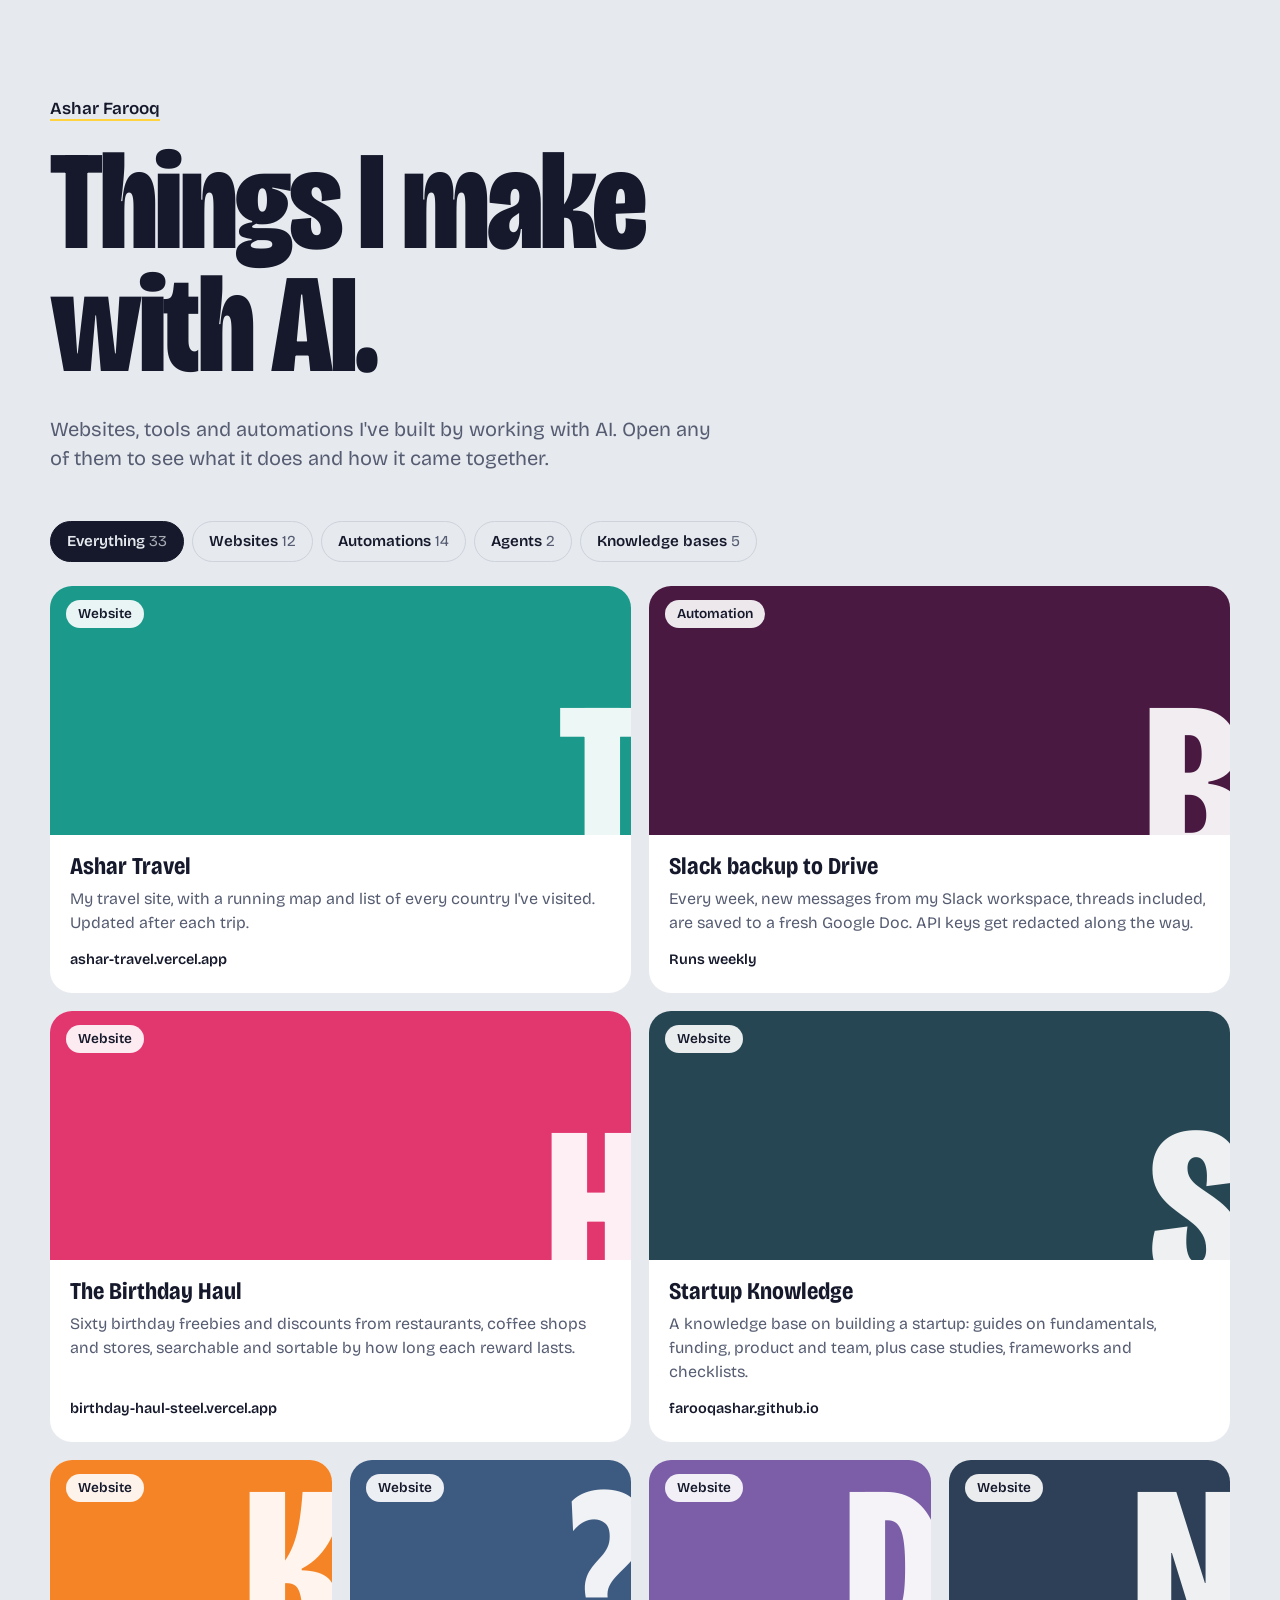
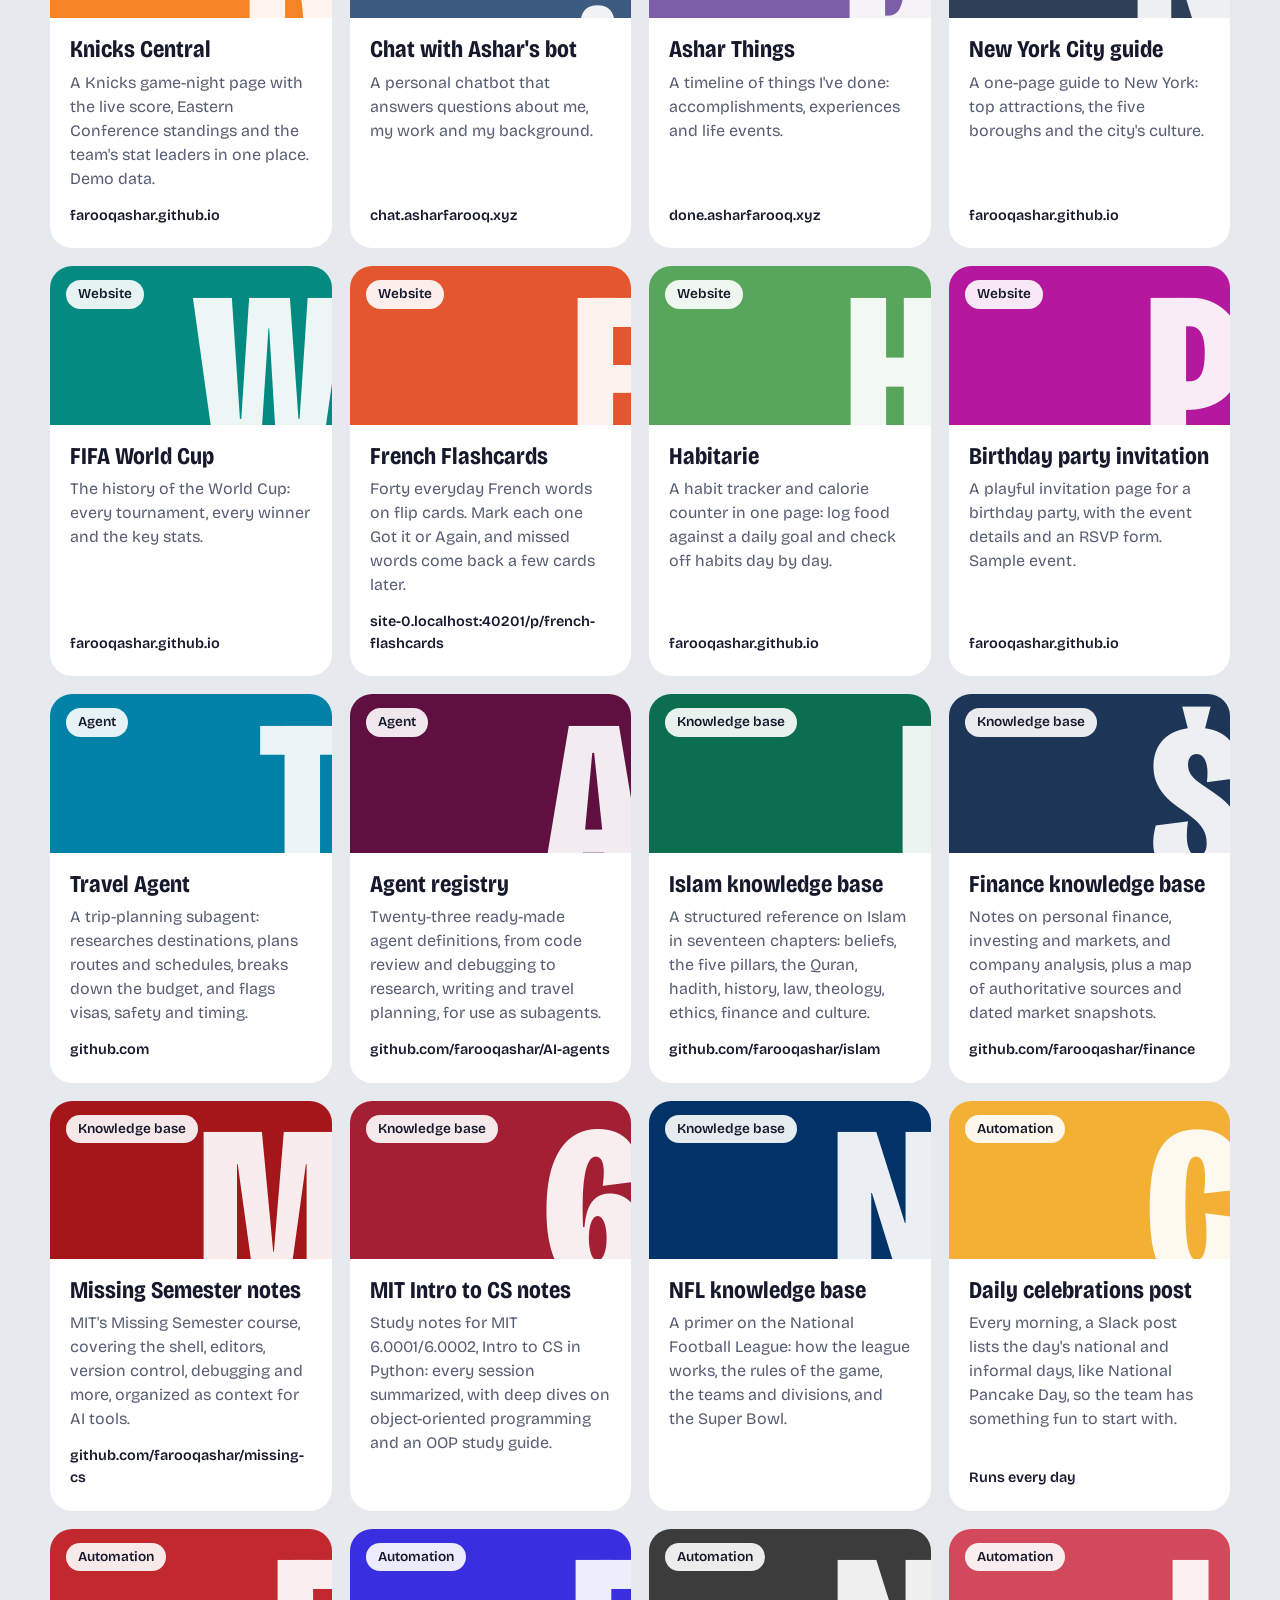
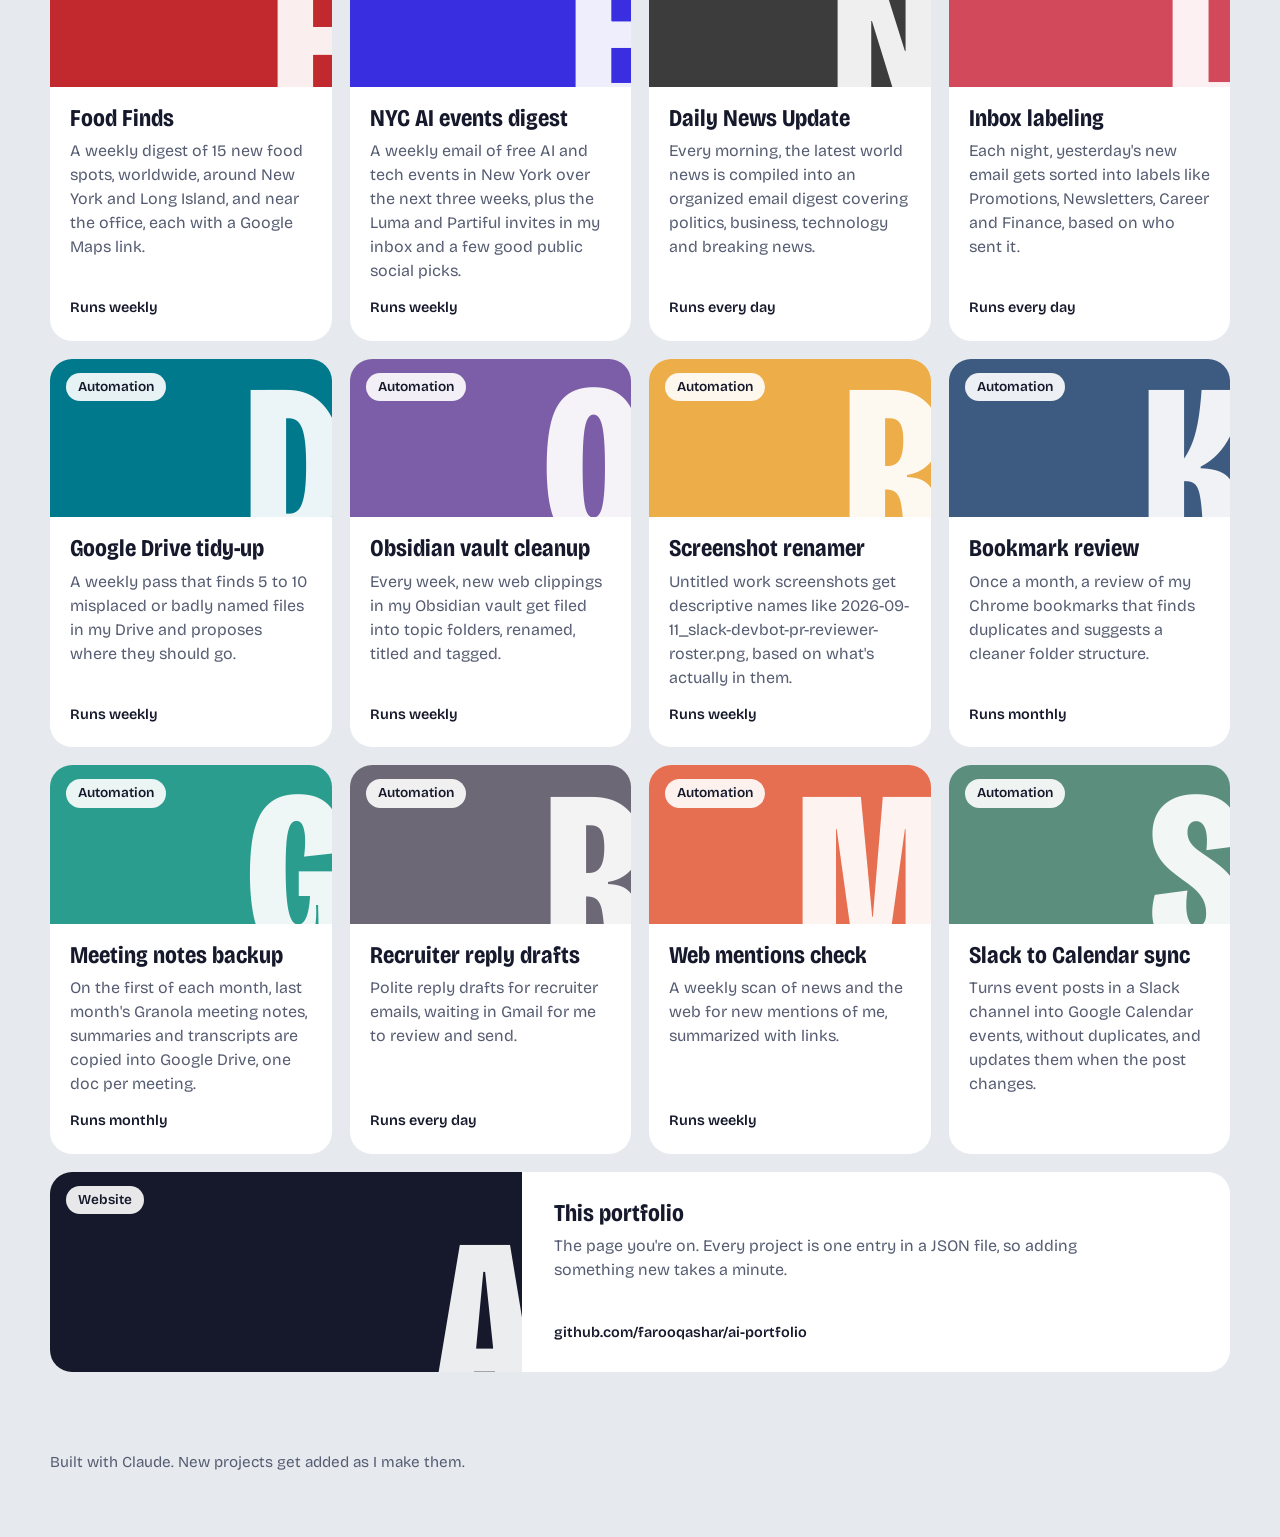
==== index.html @ b53a84a9 "Add Agents category with the Travel Agent and agent registry Co-Authored-By: Claude Opus 5.5 <norepl" ====
<!doctype html>
<html lang="en">
<head>
  <meta charset="utf-8">
  <meta name="viewport" content="width=device-width, initial-scale=1">
  <title>Made with AI by Ashar Farooq</title>
  <meta name="description" content="Websites, agents, knowledge bases and automations Ashar Farooq has built with AI.">
  <link rel="preconnect" href="https://fonts.googleapis.com">
  <link rel="preconnect" href="https://fonts.gstatic.com" crossorigin>
  <link href="https://fonts.googleapis.com/css2?family=Bricolage+Grotesque:opsz,wdth,wght@12..96,75..100,300..800&display=swap" rel="stylesheet">
  <link rel="stylesheet" href="styles.css">
  <link rel="icon" href="data:image/svg+xml,%3Csvg xmlns='http://www.w3.org/2000/svg' viewBox='0 0 64 64'%3E%3Crect width='64' height='64' rx='14' fill='%233A2FE0'/%3E%3Ctext x='32' y='45' font-family='Arial' font-weight='700' font-size='36' text-anchor='middle' fill='%23FFD23F'%3EA%3C/text%3E%3C/svg%3E">
</head>
<body>
  <header class="intro">
    <p class="byline"><a href="https://ashar.vercel.app">Ashar Farooq</a></p>
    <h1 class="headline">Things I make<br>with AI.</h1>
    <p class="lede">Websites, tools and automations I've built by working with AI. Open any of them to see what it does and how it came together.</p>
  </header>

  <main>
    <nav class="filters" aria-label="Filter projects">
      <div role="group" id="filter-group"></div>
    </nav>

    <ul class="grid" id="grid" aria-live="polite"></ul>
    <p class="empty" id="empty" hidden>Nothing here yet. Pick another filter to see more projects.</p>
  </main>

  <footer class="foot">
    <p>Built with Claude. New projects get added as I make them.</p>
  </footer>

  <dialog id="detail" aria-labelledby="detail-title">
    <article class="detail">
      <div class="detail-cover" id="detail-cover" aria-hidden="true"></div>
      <div class="detail-body">
        <p class="detail-meta" id="detail-meta"></p>
        <h2 id="detail-title"></h2>
        <p id="detail-summary" class="detail-summary"></p>
        <h3>How it's built</h3>
        <p id="detail-notes"></p>
        <ul class="tools" id="detail-tools"></ul>
        <div class="detail-actions" id="detail-actions"></div>
      </div>
      <button class="close" id="detail-close" aria-label="Close">×</button>
    </article>
  </dialog>

  <script src="app.js"></script>
</body>
</html>
---- styles.css ----
:root {
  --fog: #E6E9EE;
  --paper: #FFFFFF;
  --ink: #15192B;
  --muted: #565D72;
  --ultra: #3A2FE0;
  --sun: #FFD23F;
  --line: #CDD2DB;
  --radius-lg: 22px;
  --radius-sm: 999px;
  --font: "Bricolage Grotesque", system-ui, sans-serif;
}
@media (prefers-color-scheme: dark) {
  :root:not([data-theme="light"]) {
    --fog: #14172A;
    --paper: #1E2238;
    --ink: #EDEFF5;
    --muted: #A3A9BD;
    --line: #333954;
  }
}
:root[data-theme="dark"] {
  --fog: #14172A; --paper: #1E2238; --ink: #EDEFF5; --muted: #A3A9BD; --line: #333954;
}

* { box-sizing: border-box; }
html { -webkit-text-size-adjust: 100%; }
body {
  margin: 0;
  background: var(--fog);
  color: var(--ink);
  font-family: var(--font);
  font-size: 1.0625rem;
  line-height: 1.5;
  font-variation-settings: "opsz" 14;
}
a { color: inherit; }
:focus-visible { outline: 3px solid var(--ultra); outline-offset: 3px; border-radius: 6px; }

.intro, main, .foot {
  width: min(1180px, 100% - 32px);
  margin-inline: auto;
}

/* Hero: the type is the design */
.intro { padding: clamp(40px, 8vw, 96px) 0 clamp(28px, 4vw, 48px); }
.byline { margin: 0 0 18px; font-weight: 600; }
.byline a { text-decoration: none; border-bottom: 2px solid var(--sun); }
.headline {
  margin: 0;
  font-size: clamp(3.2rem, 11vw, 9.5rem);
  line-height: 0.88;
  font-weight: 800;
  font-variation-settings: "opsz" 96, "wdth" 75;
  letter-spacing: -0.02em;
}
.lede {
  max-width: 34em;
  margin: 28px 0 0;
  font-size: 1.25rem;
  line-height: 1.45;
  color: var(--muted);
}

/* Filters */
.filters { margin-bottom: 24px; }
#filter-group { display: flex; flex-wrap: wrap; gap: 8px; }
.chip {
  font: inherit;
  font-weight: 600;
  font-size: 0.95rem;
  padding: 8px 16px;
  border-radius: var(--radius-sm);
  border: 1.5px solid var(--line);
  background: transparent;
  color: var(--ink);
  cursor: pointer;
}
.chip .count { color: var(--muted); font-weight: 400; margin-left: 4px; }
.chip[aria-pressed="true"] { background: var(--ink); color: var(--fog); border-color: var(--ink); }
.chip[aria-pressed="true"] .count { color: inherit; opacity: .7; }

/* Grid */
.grid {
  list-style: none;
  margin: 0;
  padding: 0;
  display: grid;
  grid-template-columns: repeat(auto-fill, minmax(260px, 1fr));
  grid-auto-flow: row dense;
  gap: 18px;
}
.grid > li.featured { grid-column: span 2; }
@media (max-width: 620px) { .grid > li.featured { grid-column: auto; } }

.card {
  all: unset;
  box-sizing: border-box;
  display: flex;
  flex-direction: column;
  width: 100%;
  height: 100%;
  background: var(--paper);
  border-radius: var(--radius-lg);
  overflow: hidden;
  cursor: pointer;
}
.card:focus-visible { outline: 3px solid var(--ultra); outline-offset: 3px; }

/* Cover: each project's own color and letter */
.cover {
  position: relative;
  aspect-ratio: 16 / 9;
  background: var(--c);
  overflow: hidden;
}
.featured .cover { aspect-ratio: 21 / 9; }
.cover .glyph {
  position: absolute;
  right: -0.06em;
  bottom: -0.28em;
  font-size: clamp(9rem, 18vw, 15rem);
  line-height: 1;
  font-weight: 800;
  font-variation-settings: "opsz" 96, "wdth" 75;
  color: rgba(255,255,255,.92);
  transition: transform .45s cubic-bezier(.2,.8,.2,1);
}
.card:hover .glyph { transform: translateY(-6px) rotate(-3deg); }
.cover .kind {
  position: absolute;
  z-index: 1;
  left: 16px;
  top: 14px;
  padding: 4px 12px;
  border-radius: var(--radius-sm);
  background: rgba(255,255,255,.9);
  color: #15192B;
  font-size: 0.85rem;
  font-weight: 600;
}

.card-body { padding: 18px 20px 22px; display: flex; flex-direction: column; gap: 8px; flex: 1; }
.card h2 {
  margin: 0;
  font-size: 1.5rem;
  line-height: 1.1;
  font-weight: 700;
  font-variation-settings: "opsz" 48, "wdth" 85;
}
.card p { margin: 0; color: var(--muted); font-size: 1rem; }
.card .where { margin-top: auto; padding-top: 6px; font-size: .9rem; font-weight: 600; color: var(--ink); }

.empty { color: var(--muted); padding: 40px 0; }

.foot { padding: 64px 0 48px; color: var(--muted); font-size: .95rem; }

/* Detail dialog */
dialog {
  border: 0;
  padding: 0;
  width: min(720px, 100% - 32px);
  max-height: calc(100% - 48px);
  border-radius: var(--radius-lg);
  background: var(--paper);
  color: var(--ink);
}
dialog::backdrop { background: rgba(10, 12, 28, .55); }
dialog[open] { animation: rise .28s cubic-bezier(.2,.8,.2,1); }
@keyframes rise { from { transform: translateY(16px); opacity: 0; } }
.detail { position: relative; }
.detail-cover { height: 140px; background: var(--c); position: relative; overflow: hidden; }
.detail-cover span {
  position: absolute; right: 12px; bottom: -0.3em;
  font-size: 11rem; line-height: 1; font-weight: 800;
  font-variation-settings: "opsz" 96, "wdth" 75;
  color: rgba(255,255,255,.92);
}
.detail-body { padding: 24px 28px 28px; }
.detail-meta { margin: 0 0 4px; color: var(--muted); font-size: .95rem; }
.detail h2 { margin: 0; font-size: 2.2rem; line-height: 1.05; font-variation-settings: "opsz" 72, "wdth" 80; }
.detail-summary { font-size: 1.15rem; margin: 12px 0 20px; }
.detail h3 { margin: 0 0 6px; font-size: 1.05rem; }
.detail-body > p { max-width: 38em; }
.tools { list-style: none; padding: 0; margin: 18px 0 0; display: flex; flex-wrap: wrap; gap: 6px; }
.tools li { padding: 4px 12px; border-radius: var(--radius-sm); border: 1.5px solid var(--line); font-size: .9rem; }
.detail-actions { display: flex; flex-wrap: wrap; gap: 10px; margin-top: 24px; }
.btn {
  display: inline-block; padding: 11px 20px; border-radius: var(--radius-sm);
  font-weight: 700; text-decoration: none; border: 1.5px solid var(--ink);
}
.btn.primary { background: var(--ultra); border-color: var(--ultra); color: #fff; }
.close {
  position: absolute; top: 12px; right: 12px;
  width: 40px; height: 40px; border-radius: 50%;
  border: 0; background: rgba(255,255,255,.9); color: #15192B;
  font-size: 1.5rem; line-height: 1; cursor: pointer;
}

@media (prefers-reduced-motion: reduce) {
  *, *::before, *::after { animation: none !important; transition: none !important; }
}

/* Full-row card, used to close out the grid */
.grid > li.wide { grid-column: 1 / -1; }
@media (min-width: 621px) {
  .wide .card { flex-direction: row; }
  .wide .cover { aspect-ratio: auto; width: 40%; min-height: 200px; }
  .wide .card-body { justify-content: center; padding: 28px 32px; }
  .wide .card p { max-width: 36em; }
}
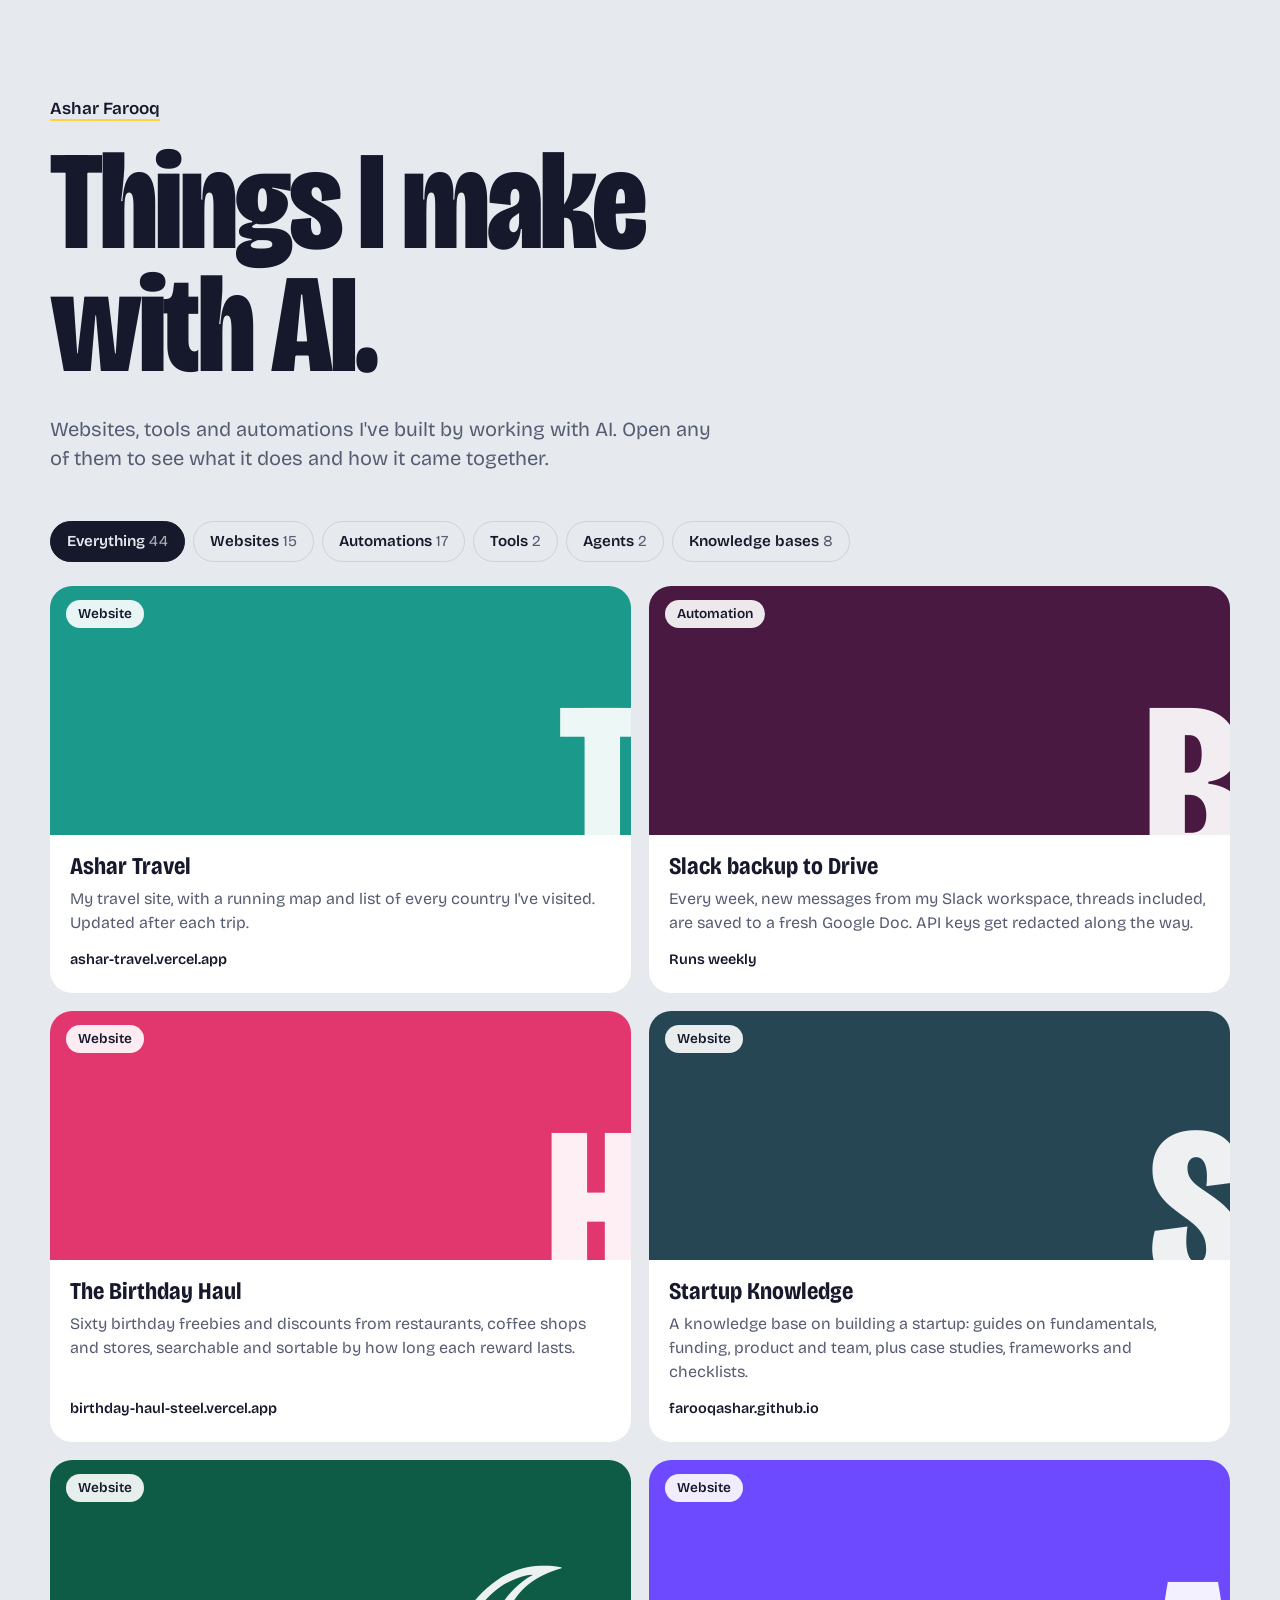
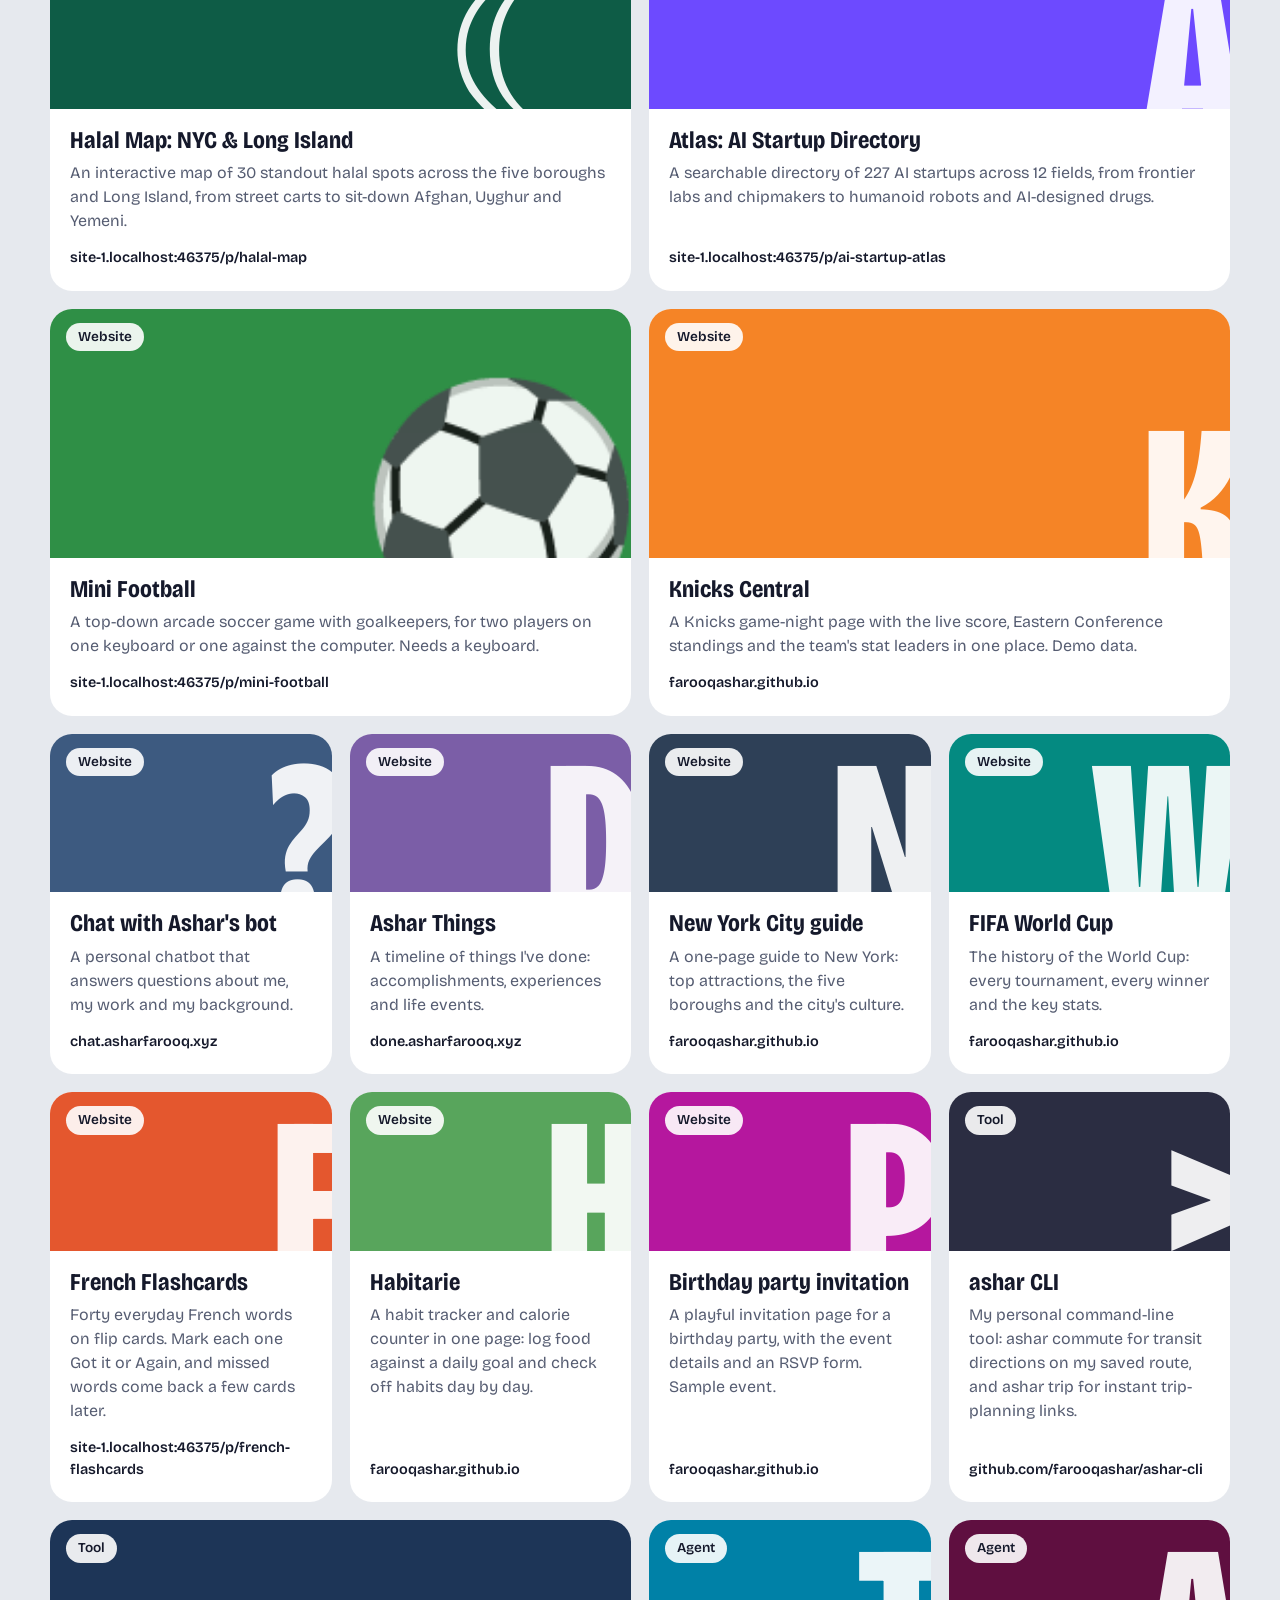
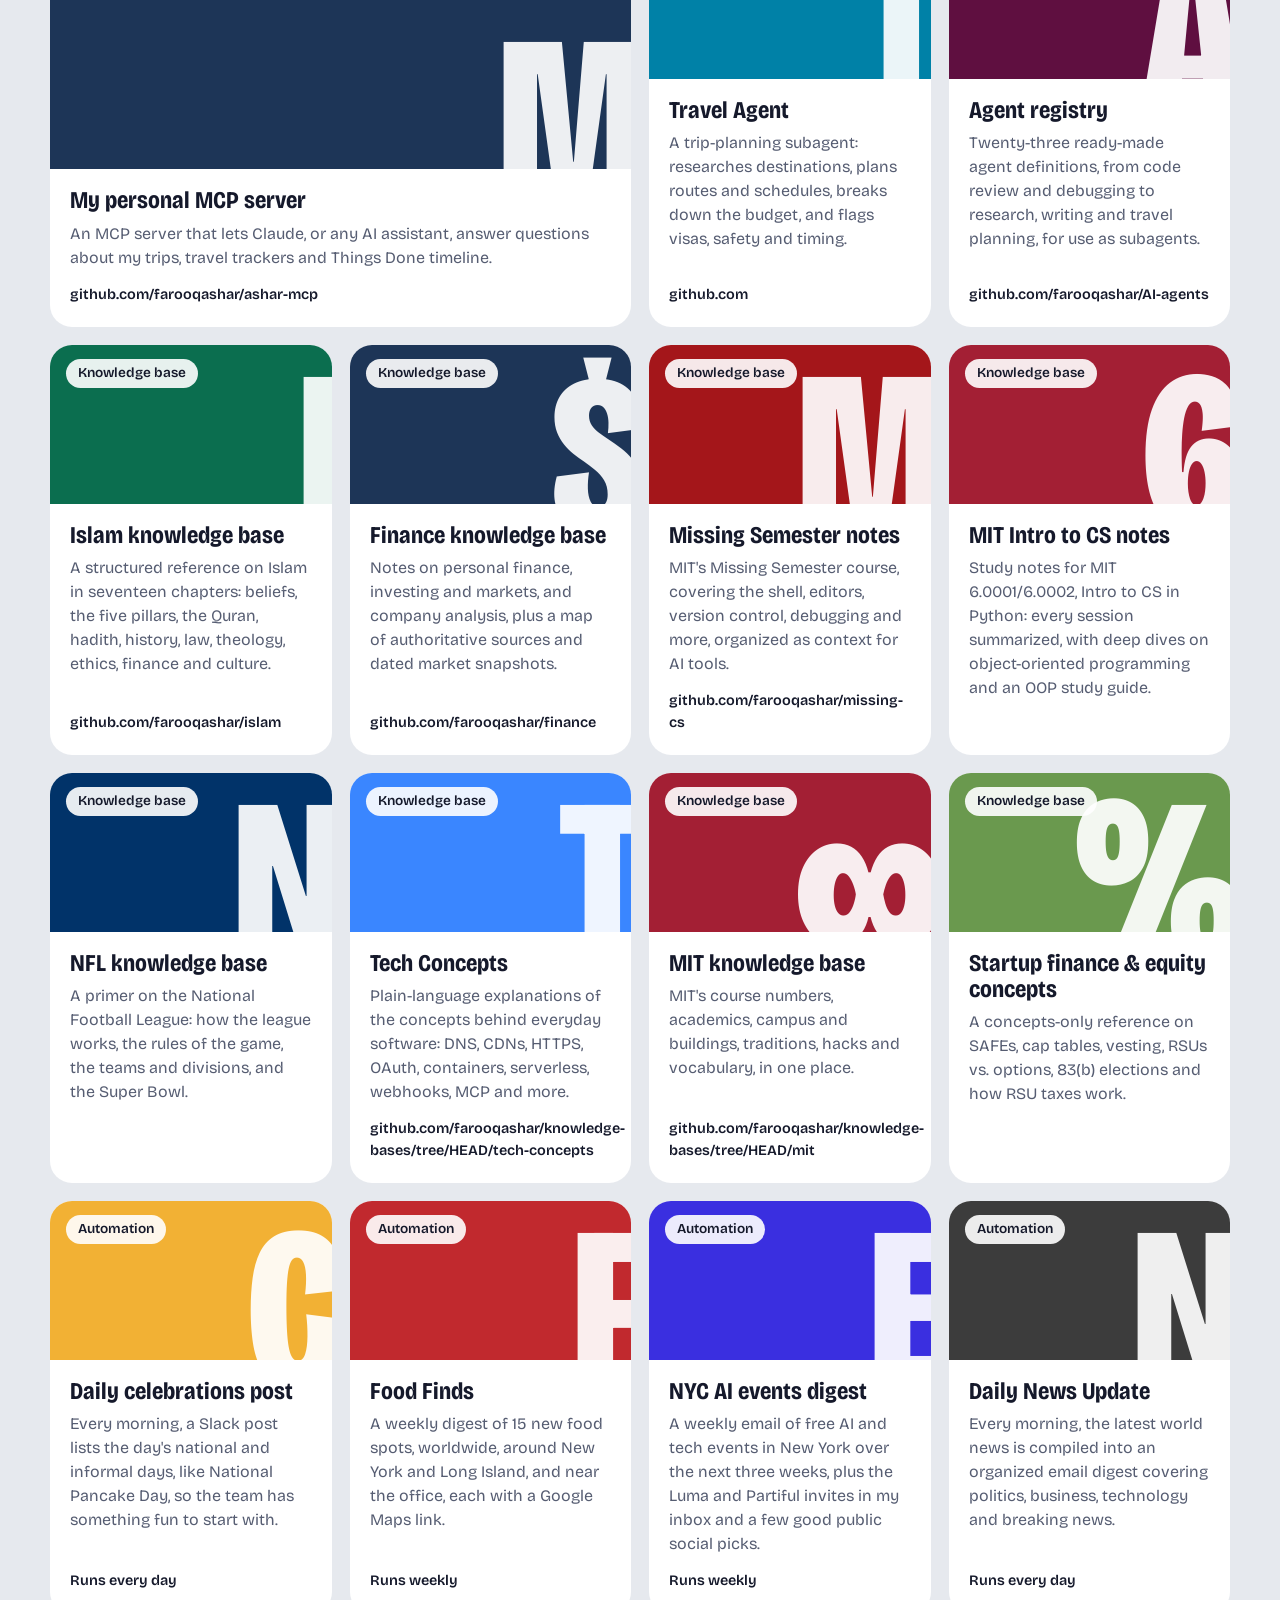
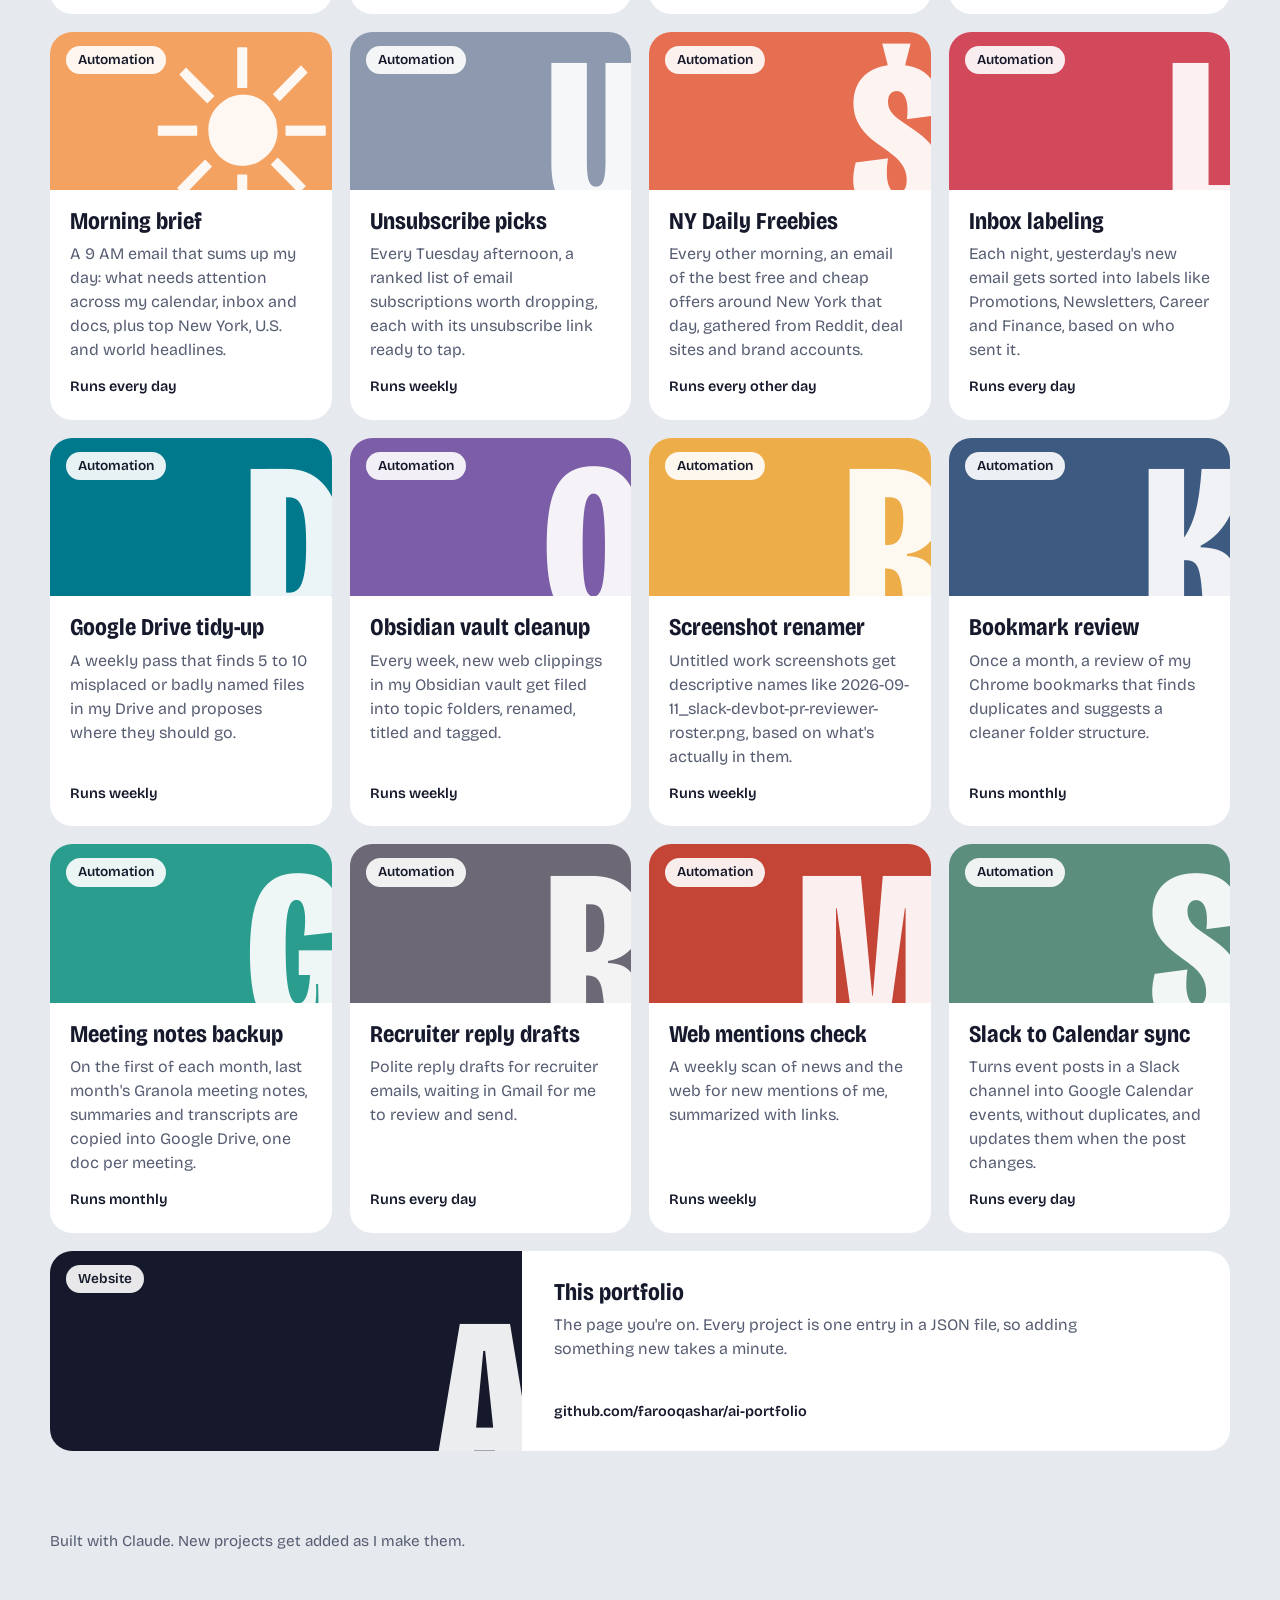
==== commit ffe90f02: "Add Halal Map, MCP server, CLI, knowledge bases and more automations New Tools category (MCP server," ====
--- a/index.html
+++ b/index.html
@@ -4,7 +4,7 @@
   <meta charset="utf-8">
   <meta name="viewport" content="width=device-width, initial-scale=1">
   <title>Made with AI by Ashar Farooq</title>
-  <meta name="description" content="Websites, agents, knowledge bases and automations Ashar Farooq has built with AI.">
+  <meta name="description" content="Websites, tools, agents, knowledge bases and automations Ashar Farooq has built with AI.">
   <link rel="preconnect" href="https://fonts.googleapis.com">
   <link rel="preconnect" href="https://fonts.gstatic.com" crossorigin>
   <link href="https://fonts.googleapis.com/css2?family=Bricolage+Grotesque:opsz,wdth,wght@12..96,75..100,300..800&display=swap" rel="stylesheet">
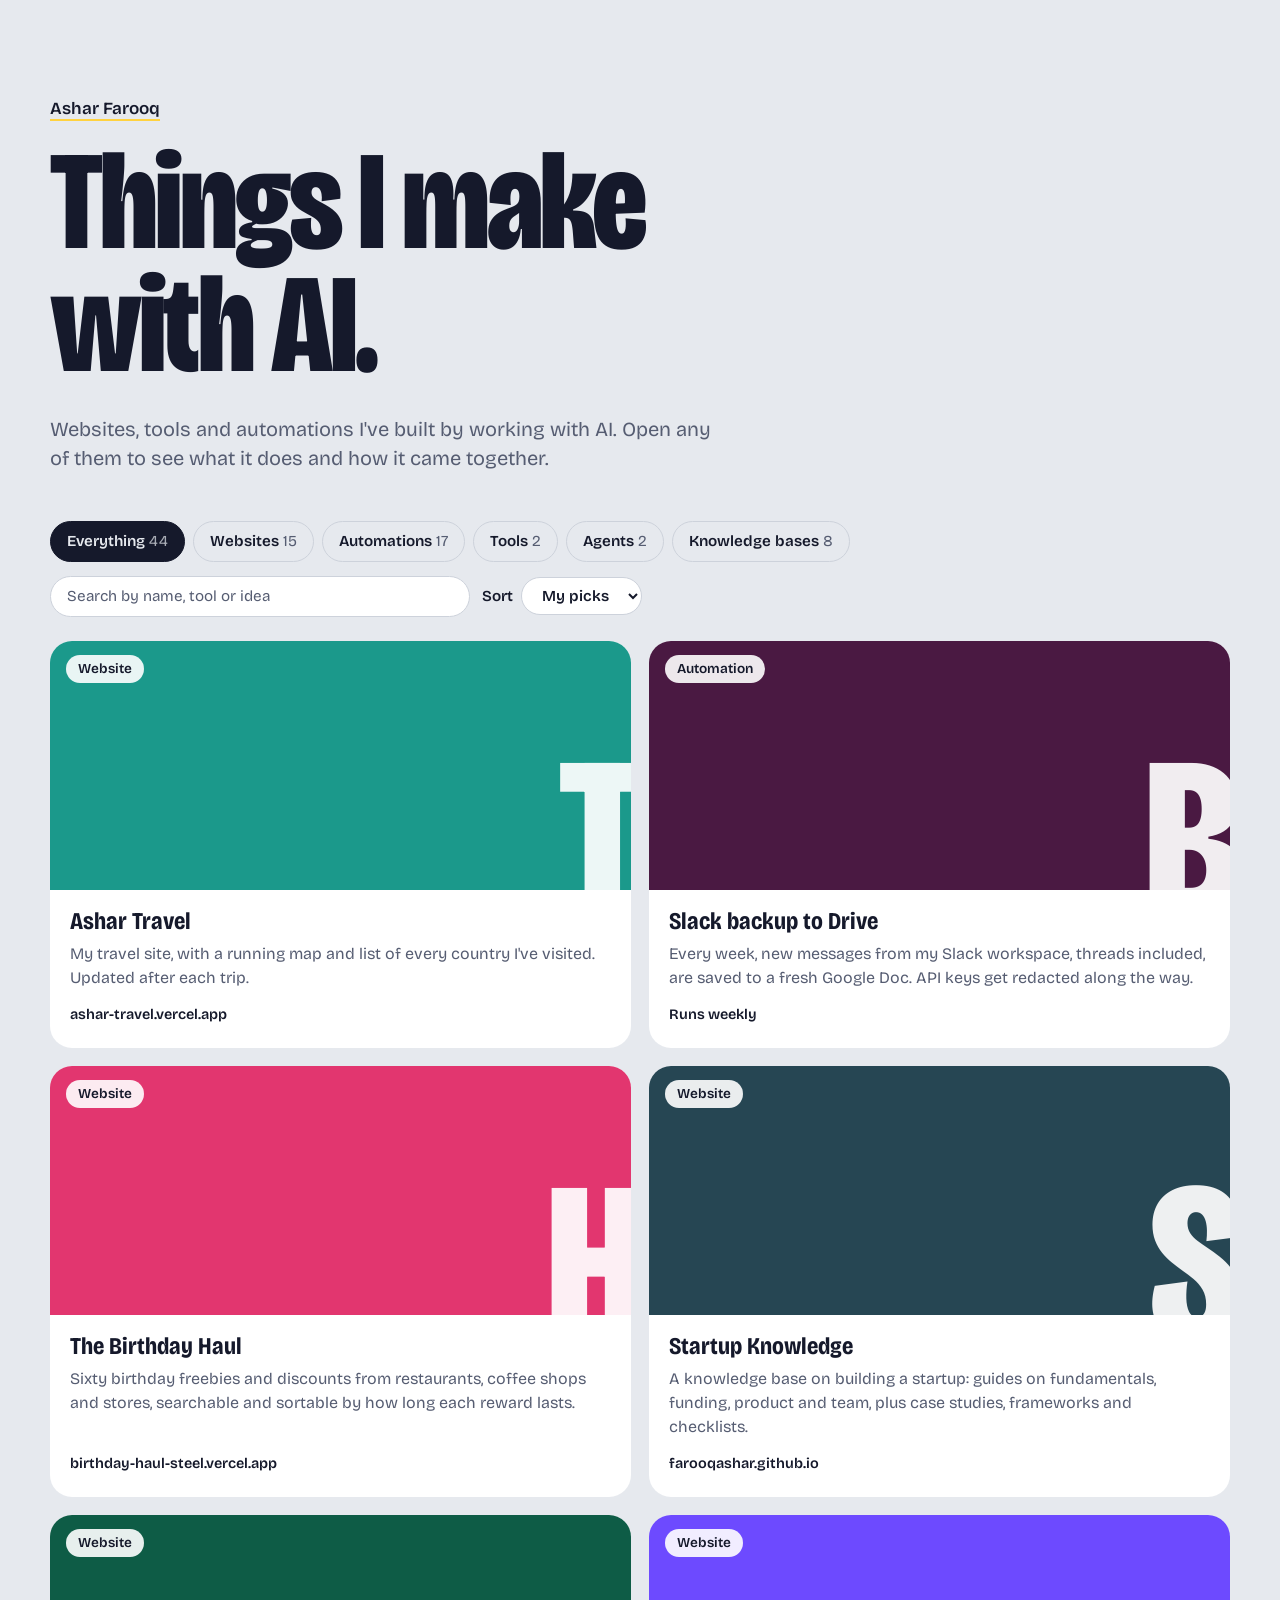
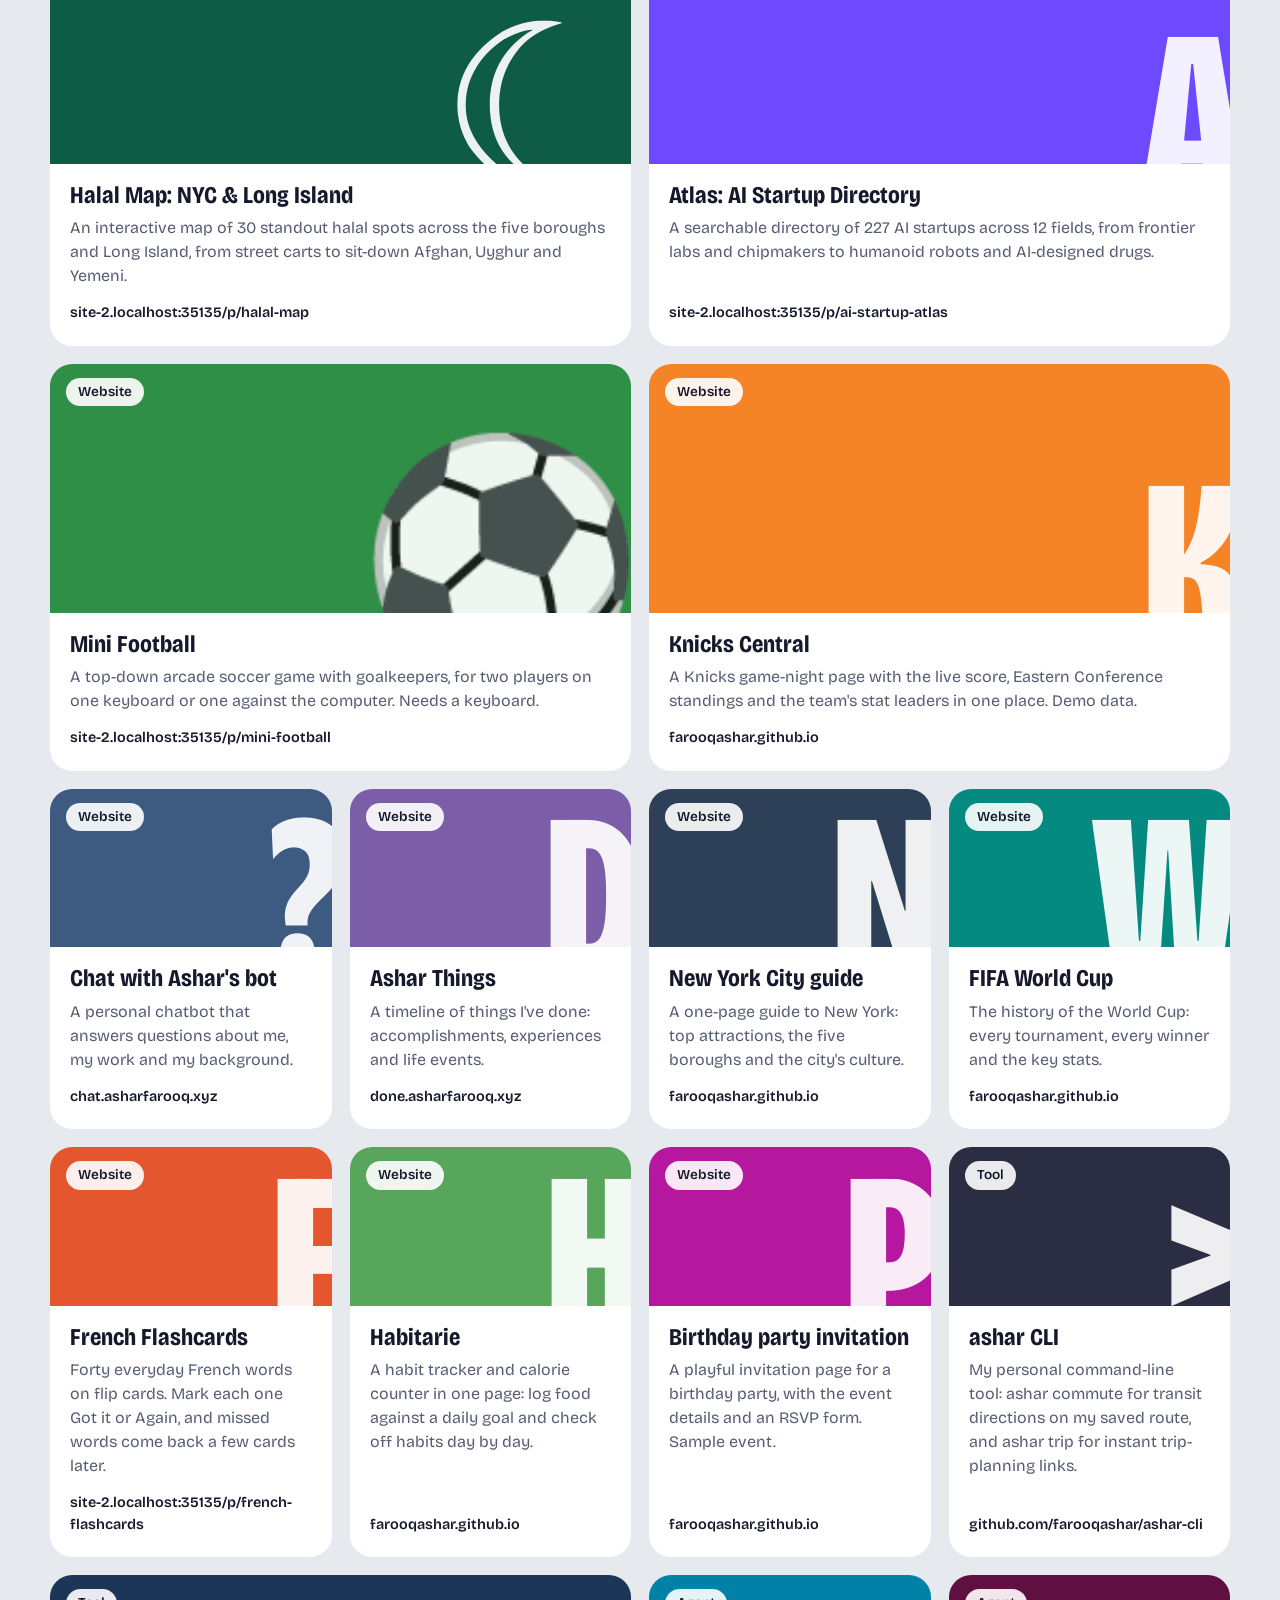
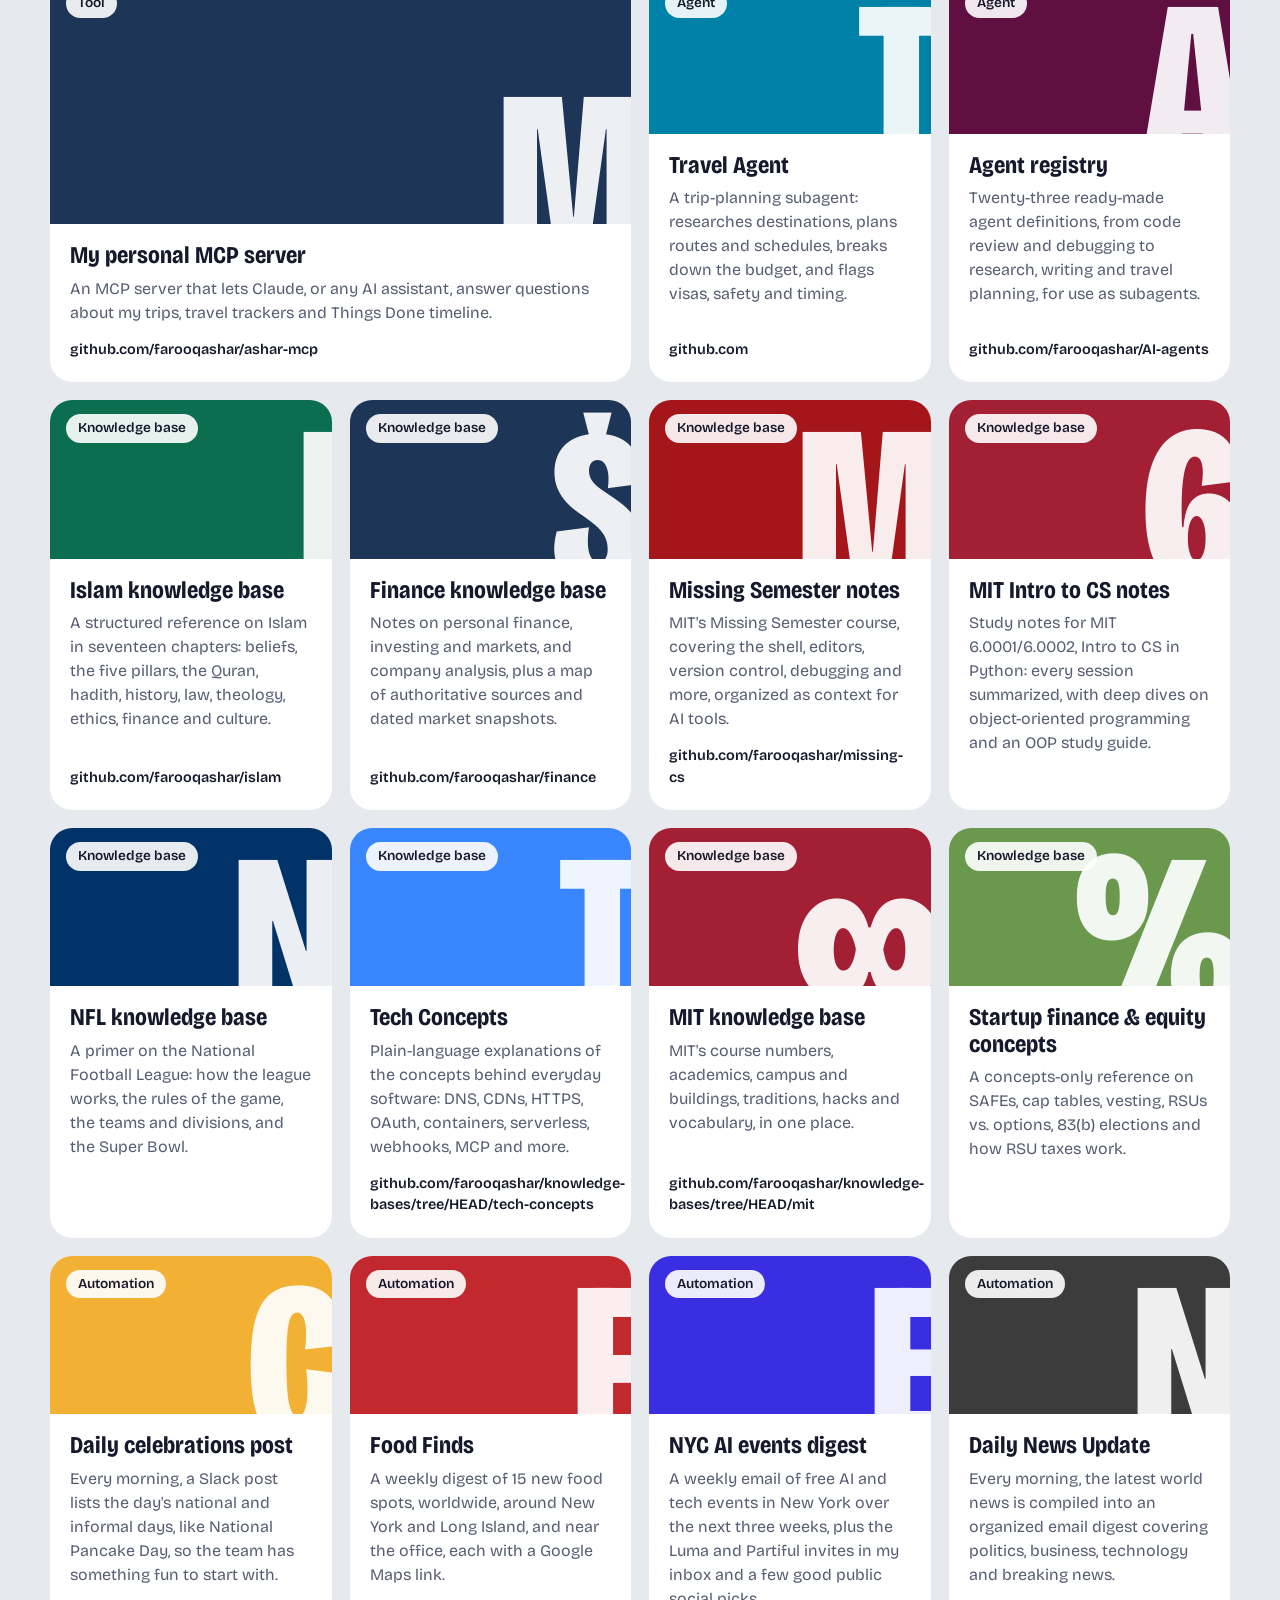
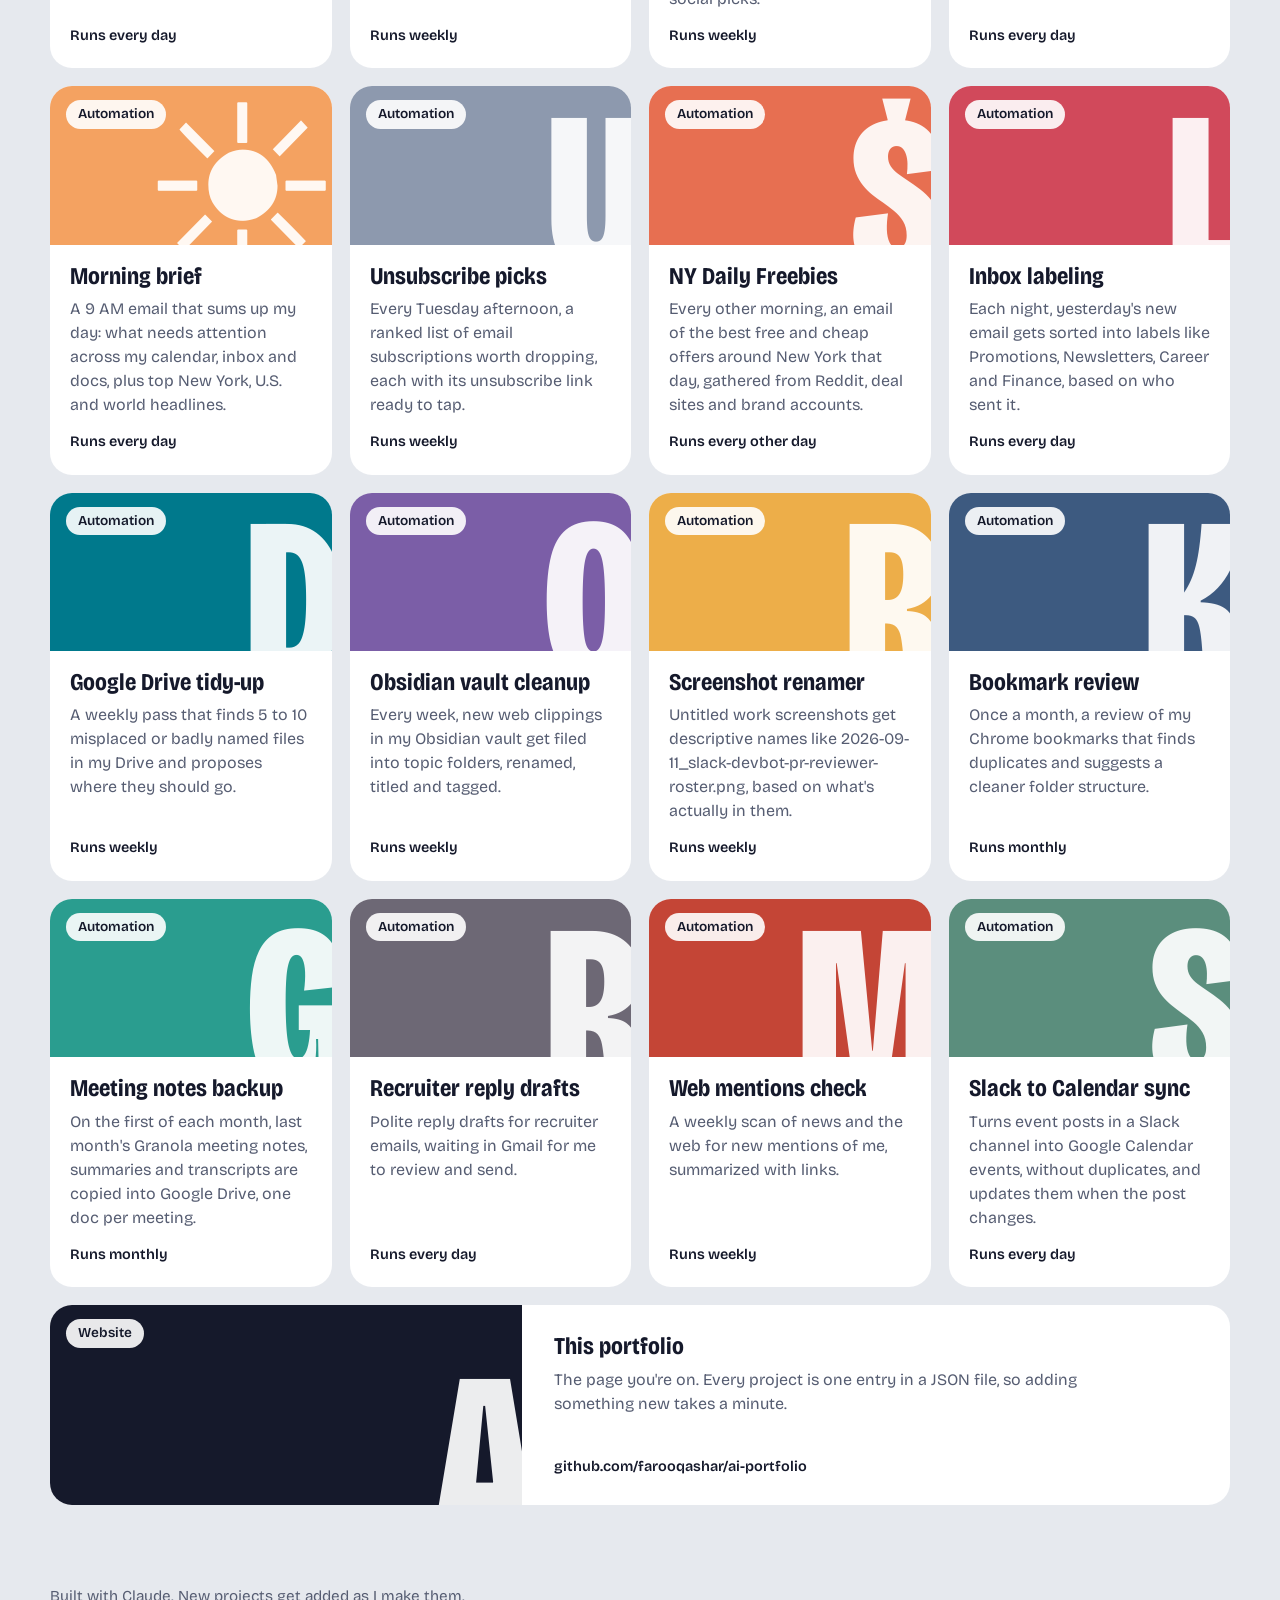
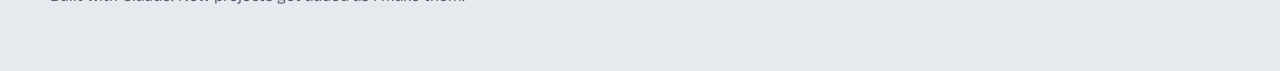
==== commit 4e5cd2fb: "Add search and sort to the gallery (#1) Co-Authored-By: Claude <noreply@anthropic.com>" ====
--- a/index.html
+++ b/index.html
@@ -21,10 +21,25 @@
   <main>
     <nav class="filters" aria-label="Filter projects">
       <div role="group" id="filter-group"></div>
+      <div class="tools-bar">
+        <label class="search">
+          <span class="visually-hidden">Search projects</span>
+          <input type="search" id="search" placeholder="Search by name, tool or idea" autocomplete="off">
+        </label>
+        <label class="sort">
+          <span>Sort</span>
+          <select id="sort">
+            <option value="picked">My picks</option>
+            <option value="az">A to Z</option>
+            <option value="za">Z to A</option>
+            <option value="kind">By type</option>
+          </select>
+        </label>
+      </div>
     </nav>
 
     <ul class="grid" id="grid" aria-live="polite"></ul>
-    <p class="empty" id="empty" hidden>Nothing here yet. Pick another filter to see more projects.</p>
+    <p class="empty" id="empty" hidden>Nothing matches. Try another search or filter to see more projects.</p>
   </main>
 
   <footer class="foot">
--- a/styles.css
+++ b/styles.css
@@ -79,6 +79,27 @@
 .chip .count { color: var(--muted); font-weight: 400; margin-left: 4px; }
 .chip[aria-pressed="true"] { background: var(--ink); color: var(--fog); border-color: var(--ink); }
 .chip[aria-pressed="true"] .count { color: inherit; opacity: .7; }
+
+/* Search and sort */
+.tools-bar { display: flex; flex-wrap: wrap; align-items: center; gap: 12px; margin-top: 14px; }
+.search { flex: 1 1 260px; max-width: 420px; }
+.search input, .sort select {
+  font: inherit;
+  font-size: 0.95rem;
+  padding: 8px 16px;
+  border-radius: var(--radius-sm);
+  border: 1.5px solid var(--line);
+  background: var(--paper);
+  color: var(--ink);
+}
+.search input { width: 100%; }
+.search input::placeholder { color: var(--muted); }
+.sort { display: flex; align-items: center; gap: 8px; font-weight: 600; font-size: 0.95rem; }
+.sort select { cursor: pointer; }
+.visually-hidden {
+  position: absolute; width: 1px; height: 1px; padding: 0; margin: -1px;
+  overflow: hidden; clip: rect(0 0 0 0); white-space: nowrap; border: 0;
+}
 
 /* Grid */
 .grid {
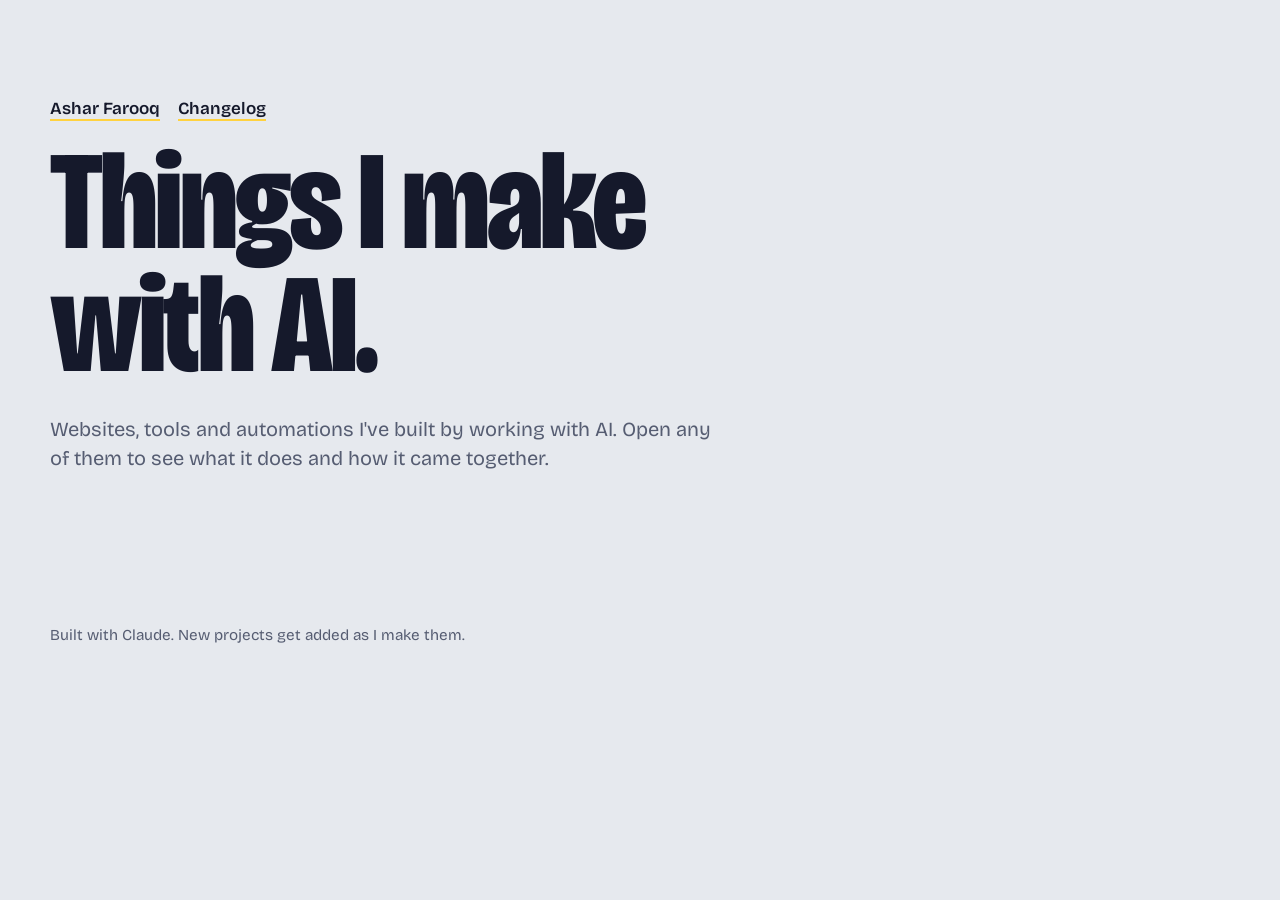
==== commit 4bbc42a9: "Add a /changelog page combining releases from several repos (#6) Co-Authored-By: Claude <noreply@ant" ====
--- a/index.html
+++ b/index.html
@@ -13,7 +13,7 @@
 </head>
 <body>
   <header class="intro">
-    <p class="byline"><a href="https://ashar.vercel.app">Ashar Farooq</a></p>
+    <p class="byline"><a href="https://ashar.vercel.app">Ashar Farooq</a> <a href="changelog/">Changelog</a></p>
     <h1 class="headline">Things I make<br>with AI.</h1>
     <p class="lede">Websites, tools and automations I've built by working with AI. Open any of them to see what it does and how it came together.</p>
   </header>
@@ -21,25 +21,10 @@
   <main>
     <nav class="filters" aria-label="Filter projects">
       <div role="group" id="filter-group"></div>
-      <div class="tools-bar">
-        <label class="search">
-          <span class="visually-hidden">Search projects</span>
-          <input type="search" id="search" placeholder="Search by name, tool or idea" autocomplete="off">
-        </label>
-        <label class="sort">
-          <span>Sort</span>
-          <select id="sort">
-            <option value="picked">My picks</option>
-            <option value="az">A to Z</option>
-            <option value="za">Z to A</option>
-            <option value="kind">By type</option>
-          </select>
-        </label>
-      </div>
     </nav>
 
     <ul class="grid" id="grid" aria-live="polite"></ul>
-    <p class="empty" id="empty" hidden>Nothing matches. Try another search or filter to see more projects.</p>
+    <p class="empty" id="empty" hidden>Nothing here yet. Pick another filter to see more projects.</p>
   </main>
 
   <footer class="foot">
--- a/styles.css
+++ b/styles.css
@@ -46,6 +46,7 @@
 .intro { padding: clamp(40px, 8vw, 96px) 0 clamp(28px, 4vw, 48px); }
 .byline { margin: 0 0 18px; font-weight: 600; }
 .byline a { text-decoration: none; border-bottom: 2px solid var(--sun); }
+.byline a + a { margin-left: 14px; }
 .headline {
   margin: 0;
   font-size: clamp(3.2rem, 11vw, 9.5rem);
@@ -80,27 +81,6 @@
 .chip[aria-pressed="true"] { background: var(--ink); color: var(--fog); border-color: var(--ink); }
 .chip[aria-pressed="true"] .count { color: inherit; opacity: .7; }
 
-/* Search and sort */
-.tools-bar { display: flex; flex-wrap: wrap; align-items: center; gap: 12px; margin-top: 14px; }
-.search { flex: 1 1 260px; max-width: 420px; }
-.search input, .sort select {
-  font: inherit;
-  font-size: 0.95rem;
-  padding: 8px 16px;
-  border-radius: var(--radius-sm);
-  border: 1.5px solid var(--line);
-  background: var(--paper);
-  color: var(--ink);
-}
-.search input { width: 100%; }
-.search input::placeholder { color: var(--muted); }
-.sort { display: flex; align-items: center; gap: 8px; font-weight: 600; font-size: 0.95rem; }
-.sort select { cursor: pointer; }
-.visually-hidden {
-  position: absolute; width: 1px; height: 1px; padding: 0; margin: -1px;
-  overflow: hidden; clip: rect(0 0 0 0); white-space: nowrap; border: 0;
-}
-
 /* Grid */
 .grid {
   list-style: none;
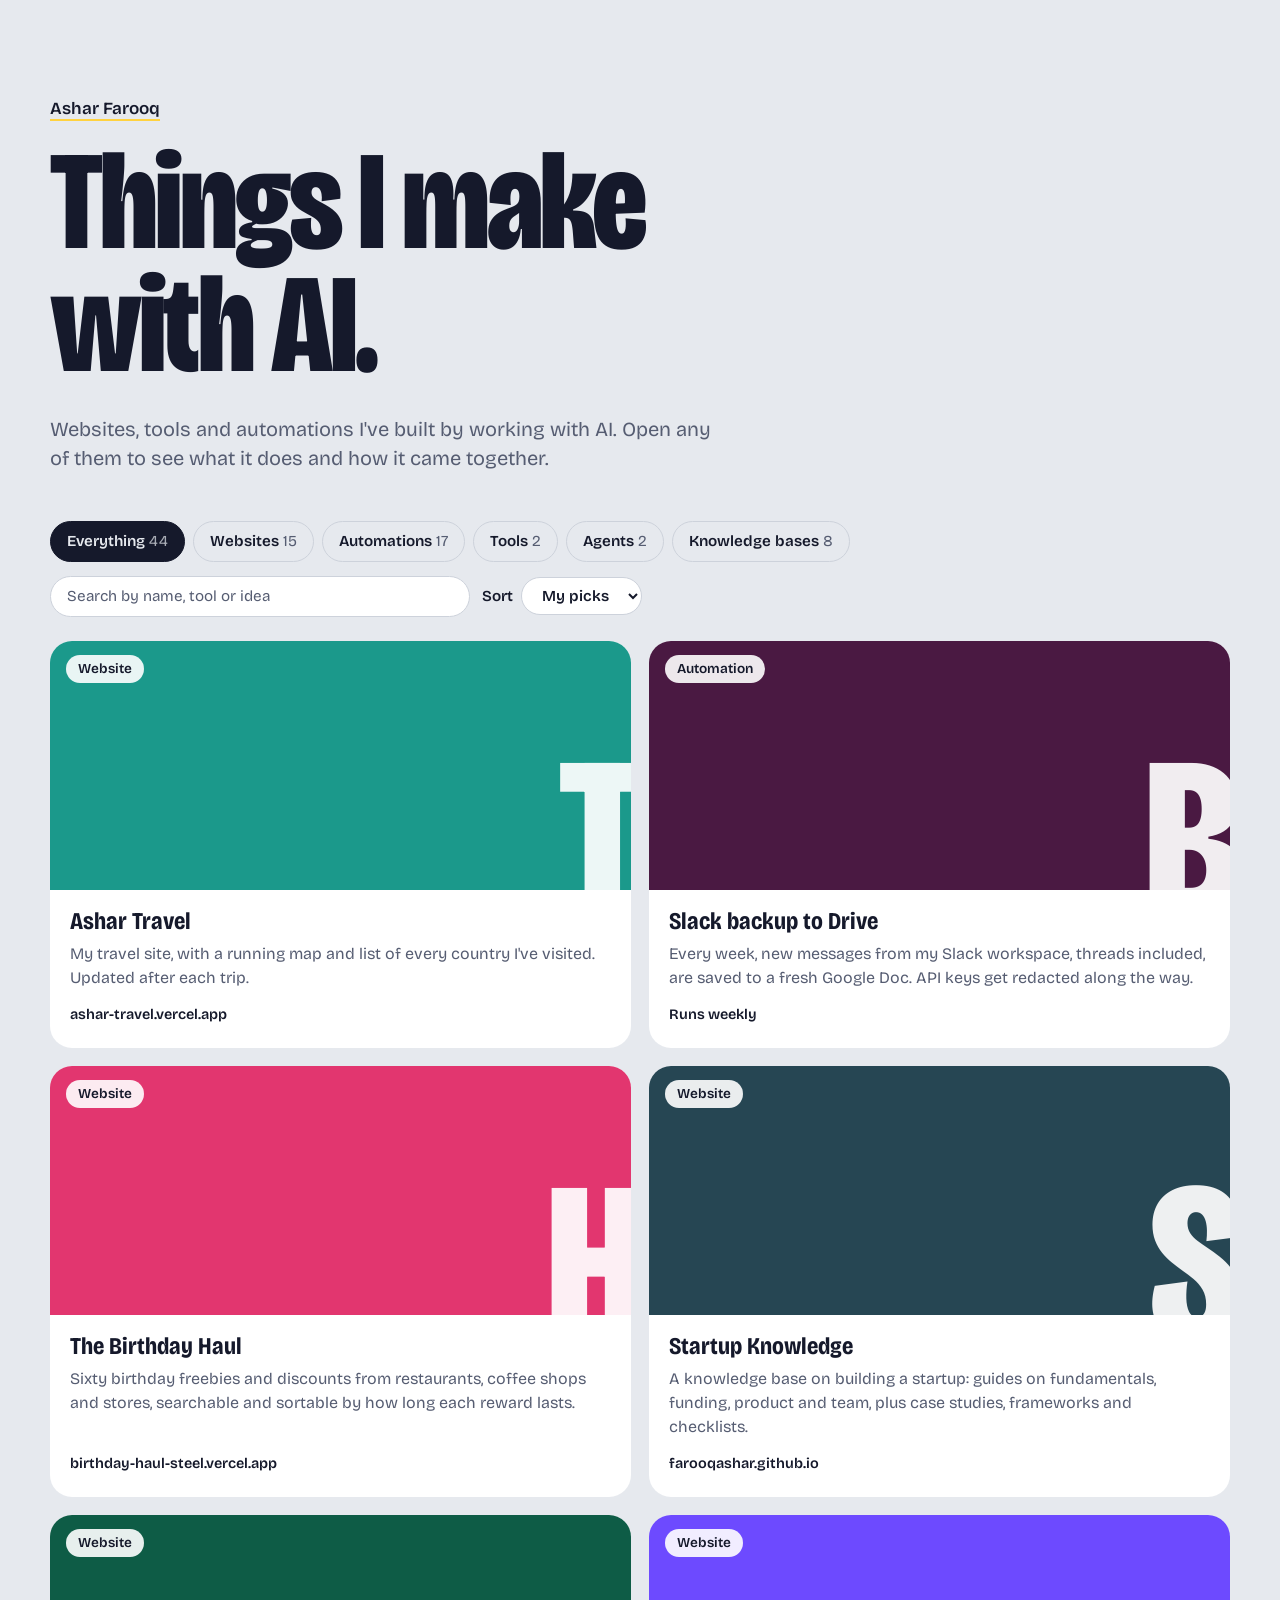
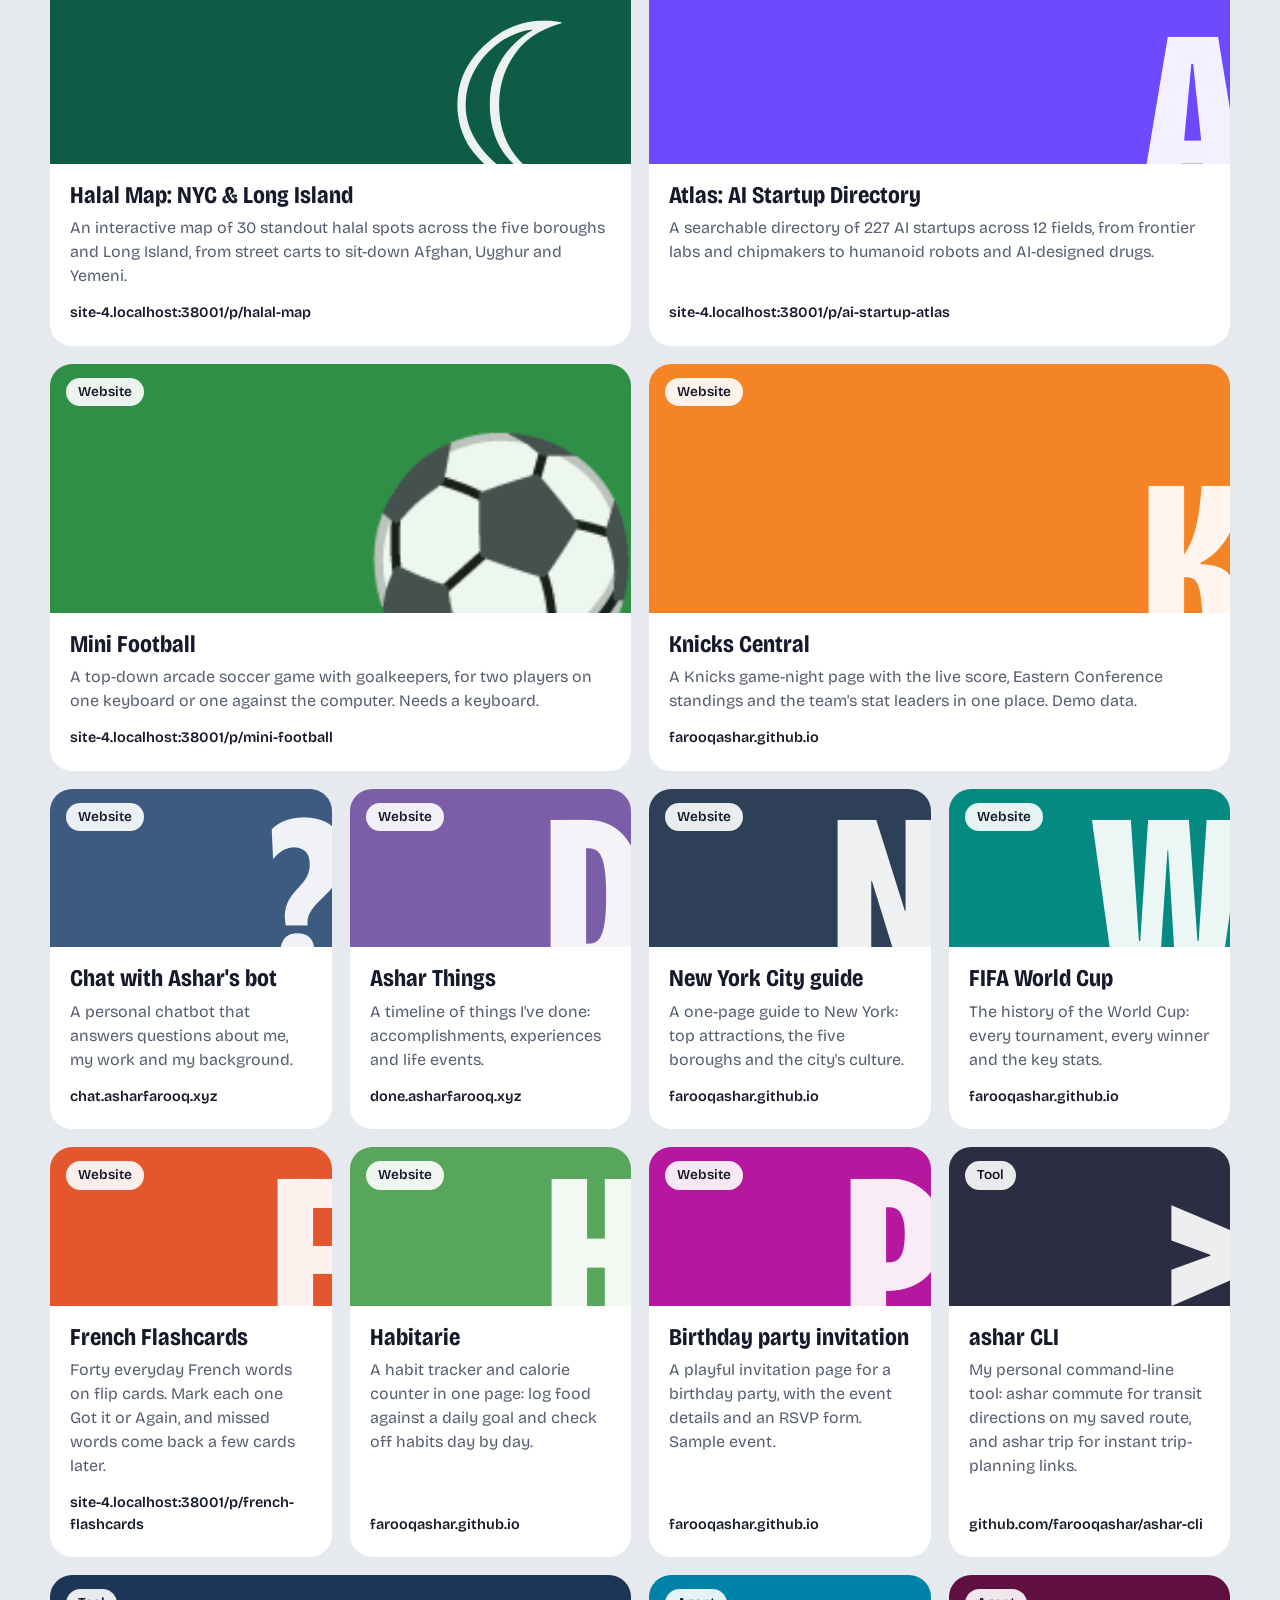
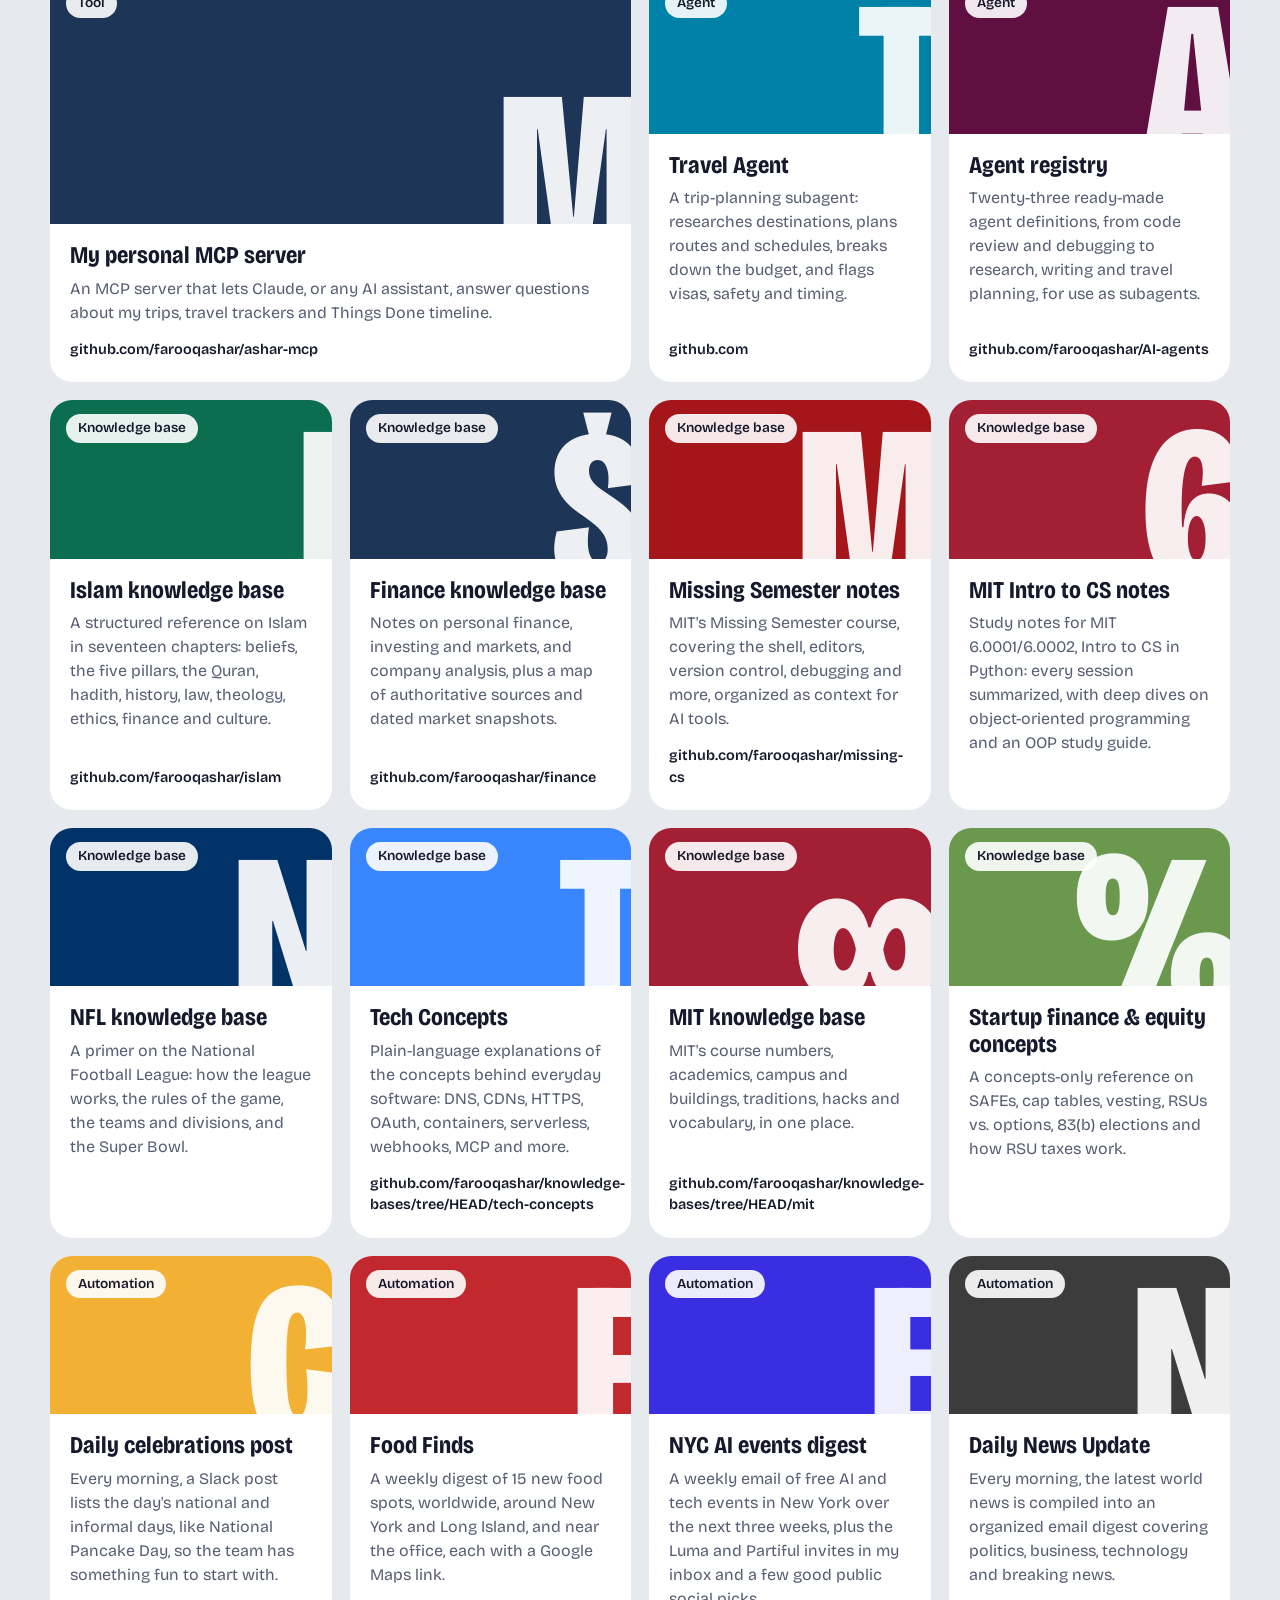
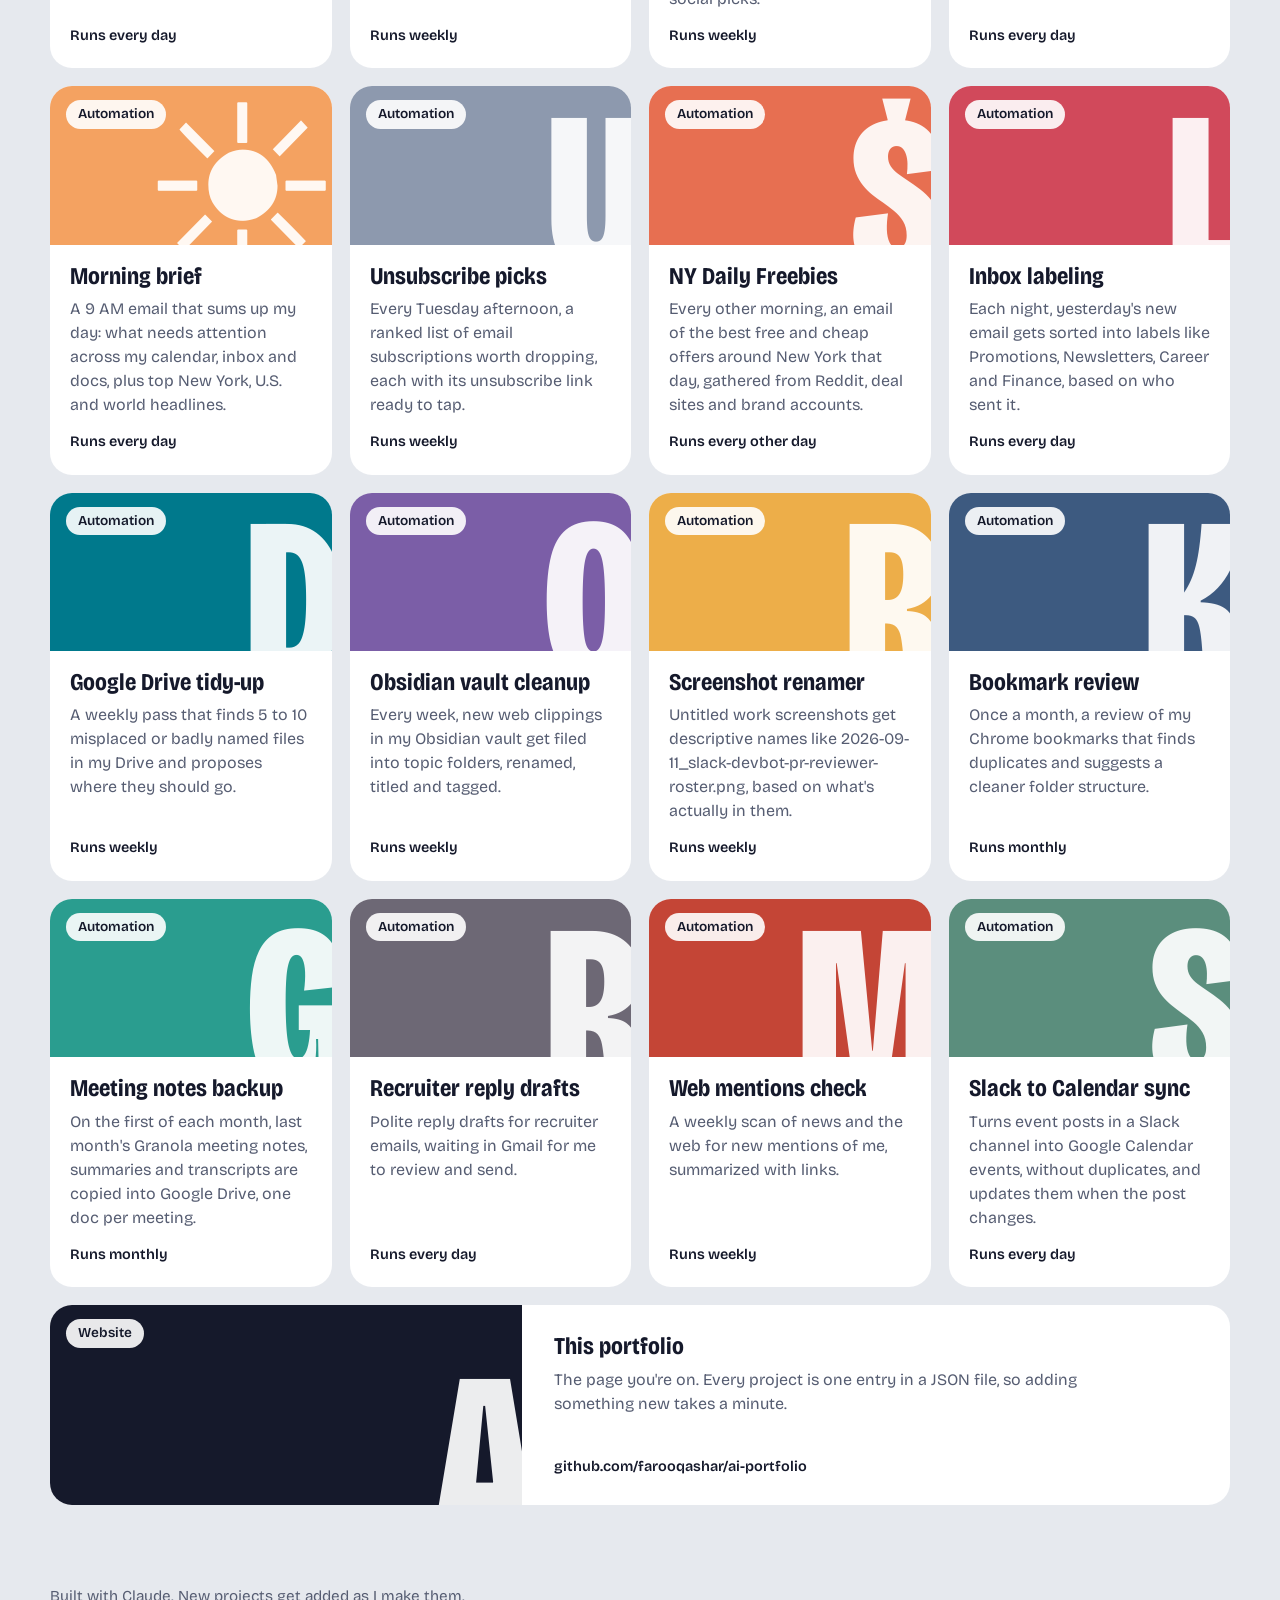
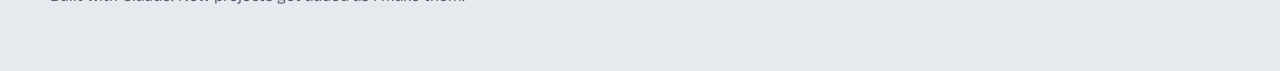
==== commit 63c78ad7: "Merge pull request #9 from farooqashar/tessl/issue-1 #1: Add search and sort to the project gallery" ====
--- a/index.html
+++ b/index.html
@@ -13,7 +13,7 @@
 </head>
 <body>
   <header class="intro">
-    <p class="byline"><a href="https://ashar.vercel.app">Ashar Farooq</a> <a href="changelog/">Changelog</a></p>
+    <p class="byline"><a href="https://ashar.vercel.app">Ashar Farooq</a></p>
     <h1 class="headline">Things I make<br>with AI.</h1>
     <p class="lede">Websites, tools and automations I've built by working with AI. Open any of them to see what it does and how it came together.</p>
   </header>
@@ -21,10 +21,25 @@
   <main>
     <nav class="filters" aria-label="Filter projects">
       <div role="group" id="filter-group"></div>
+      <div class="tools-bar">
+        <label class="search">
+          <span class="visually-hidden">Search projects</span>
+          <input type="search" id="search" placeholder="Search by name, tool or idea" autocomplete="off">
+        </label>
+        <label class="sort">
+          <span>Sort</span>
+          <select id="sort">
+            <option value="picked">My picks</option>
+            <option value="az">A to Z</option>
+            <option value="za">Z to A</option>
+            <option value="kind">By type</option>
+          </select>
+        </label>
+      </div>
     </nav>
 
     <ul class="grid" id="grid" aria-live="polite"></ul>
-    <p class="empty" id="empty" hidden>Nothing here yet. Pick another filter to see more projects.</p>
+    <p class="empty" id="empty" hidden>Nothing matches. Try another search or filter to see more projects.</p>
   </main>
 
   <footer class="foot">
--- a/styles.css
+++ b/styles.css
@@ -46,7 +46,6 @@
 .intro { padding: clamp(40px, 8vw, 96px) 0 clamp(28px, 4vw, 48px); }
 .byline { margin: 0 0 18px; font-weight: 600; }
 .byline a { text-decoration: none; border-bottom: 2px solid var(--sun); }
-.byline a + a { margin-left: 14px; }
 .headline {
   margin: 0;
   font-size: clamp(3.2rem, 11vw, 9.5rem);
@@ -80,6 +79,27 @@
 .chip .count { color: var(--muted); font-weight: 400; margin-left: 4px; }
 .chip[aria-pressed="true"] { background: var(--ink); color: var(--fog); border-color: var(--ink); }
 .chip[aria-pressed="true"] .count { color: inherit; opacity: .7; }
+
+/* Search and sort */
+.tools-bar { display: flex; flex-wrap: wrap; align-items: center; gap: 12px; margin-top: 14px; }
+.search { flex: 1 1 260px; max-width: 420px; }
+.search input, .sort select {
+  font: inherit;
+  font-size: 0.95rem;
+  padding: 8px 16px;
+  border-radius: var(--radius-sm);
+  border: 1.5px solid var(--line);
+  background: var(--paper);
+  color: var(--ink);
+}
+.search input { width: 100%; }
+.search input::placeholder { color: var(--muted); }
+.sort { display: flex; align-items: center; gap: 8px; font-weight: 600; font-size: 0.95rem; }
+.sort select { cursor: pointer; }
+.visually-hidden {
+  position: absolute; width: 1px; height: 1px; padding: 0; margin: -1px;
+  overflow: hidden; clip: rect(0 0 0 0); white-space: nowrap; border: 0;
+}
 
 /* Grid */
 .grid {
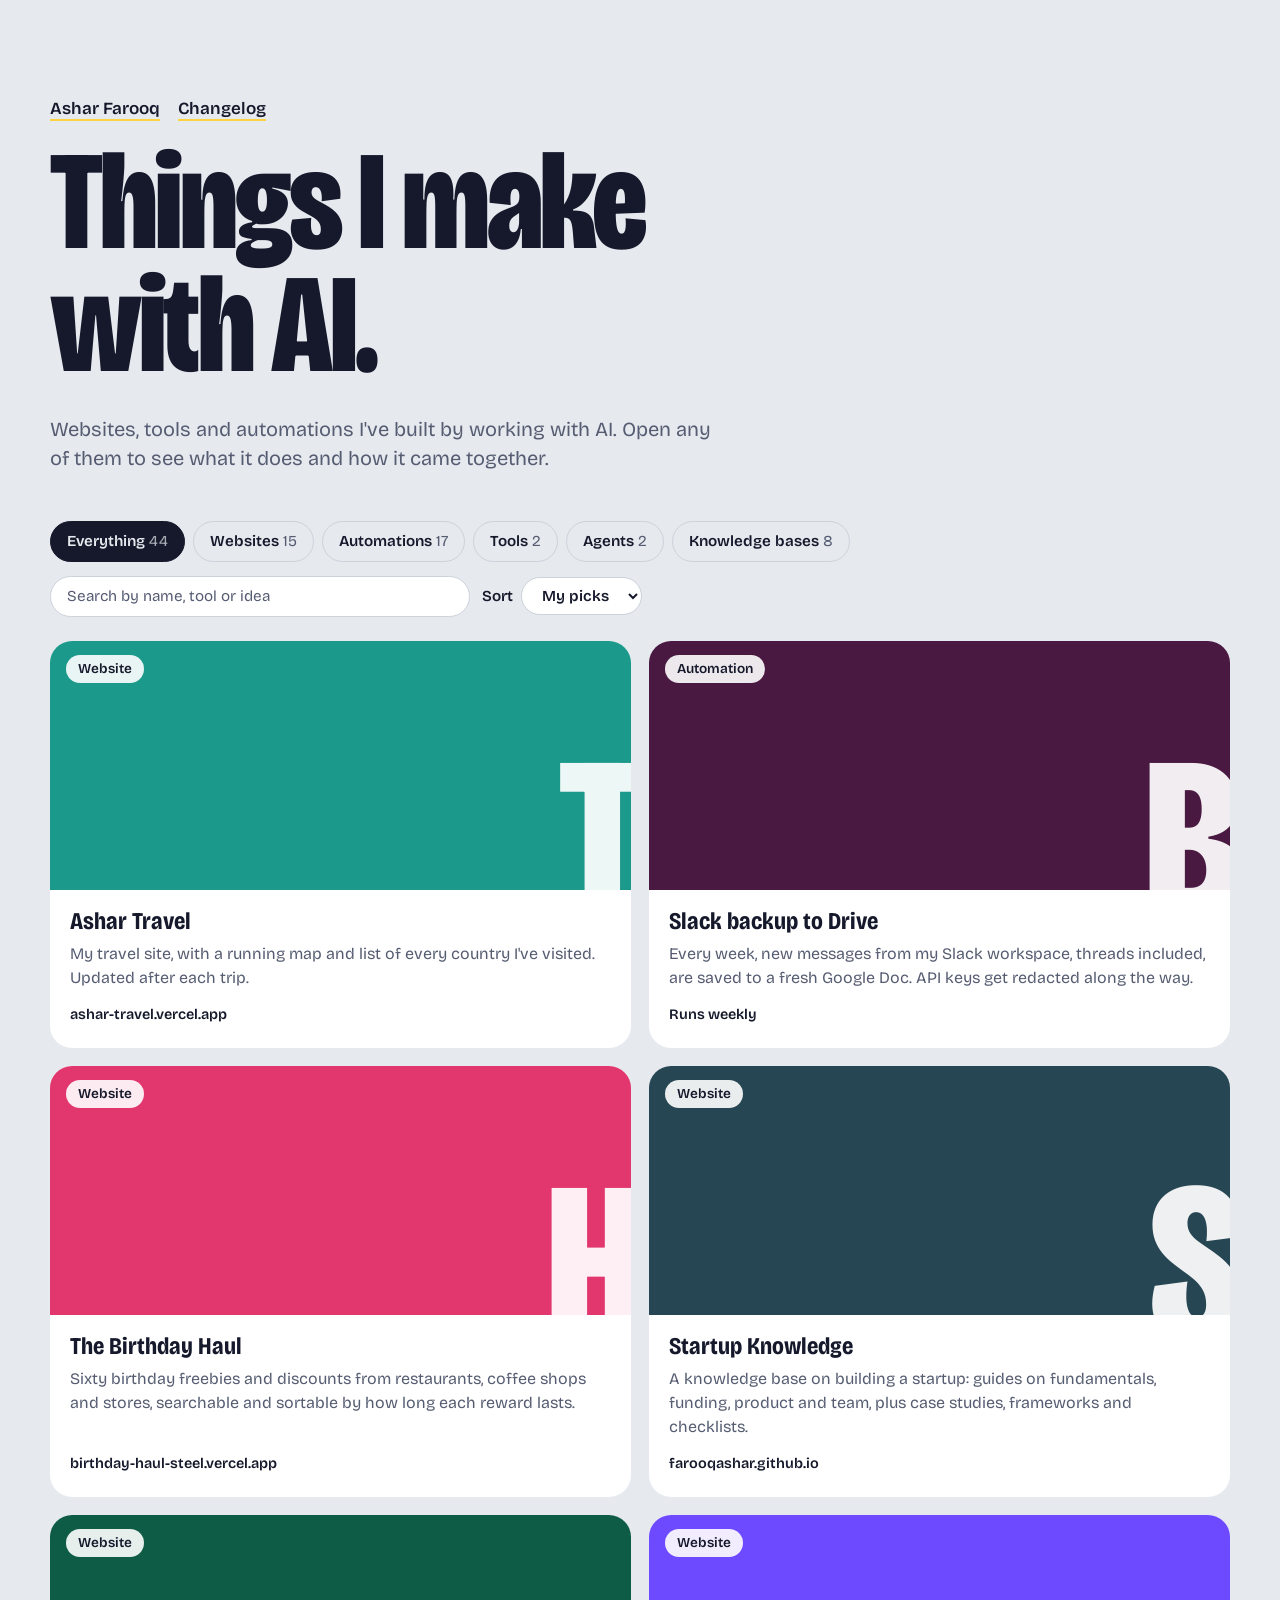
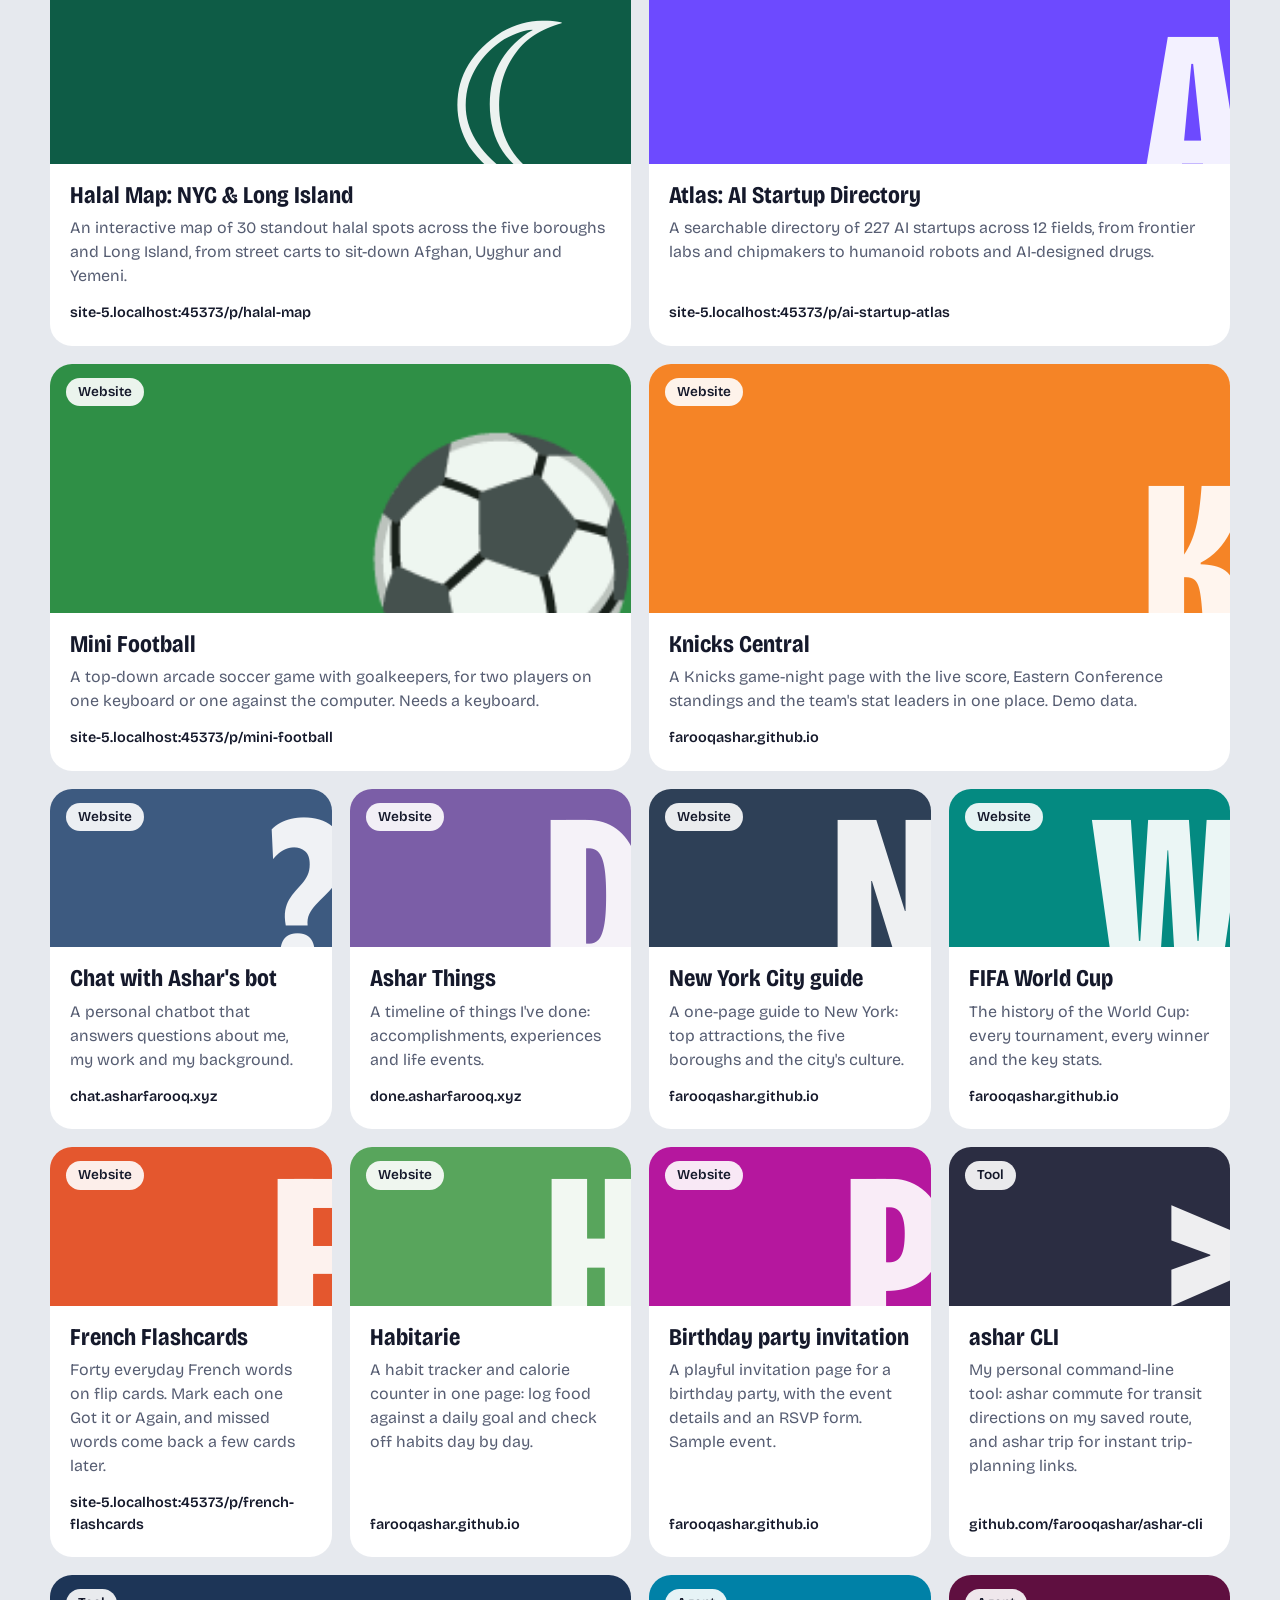
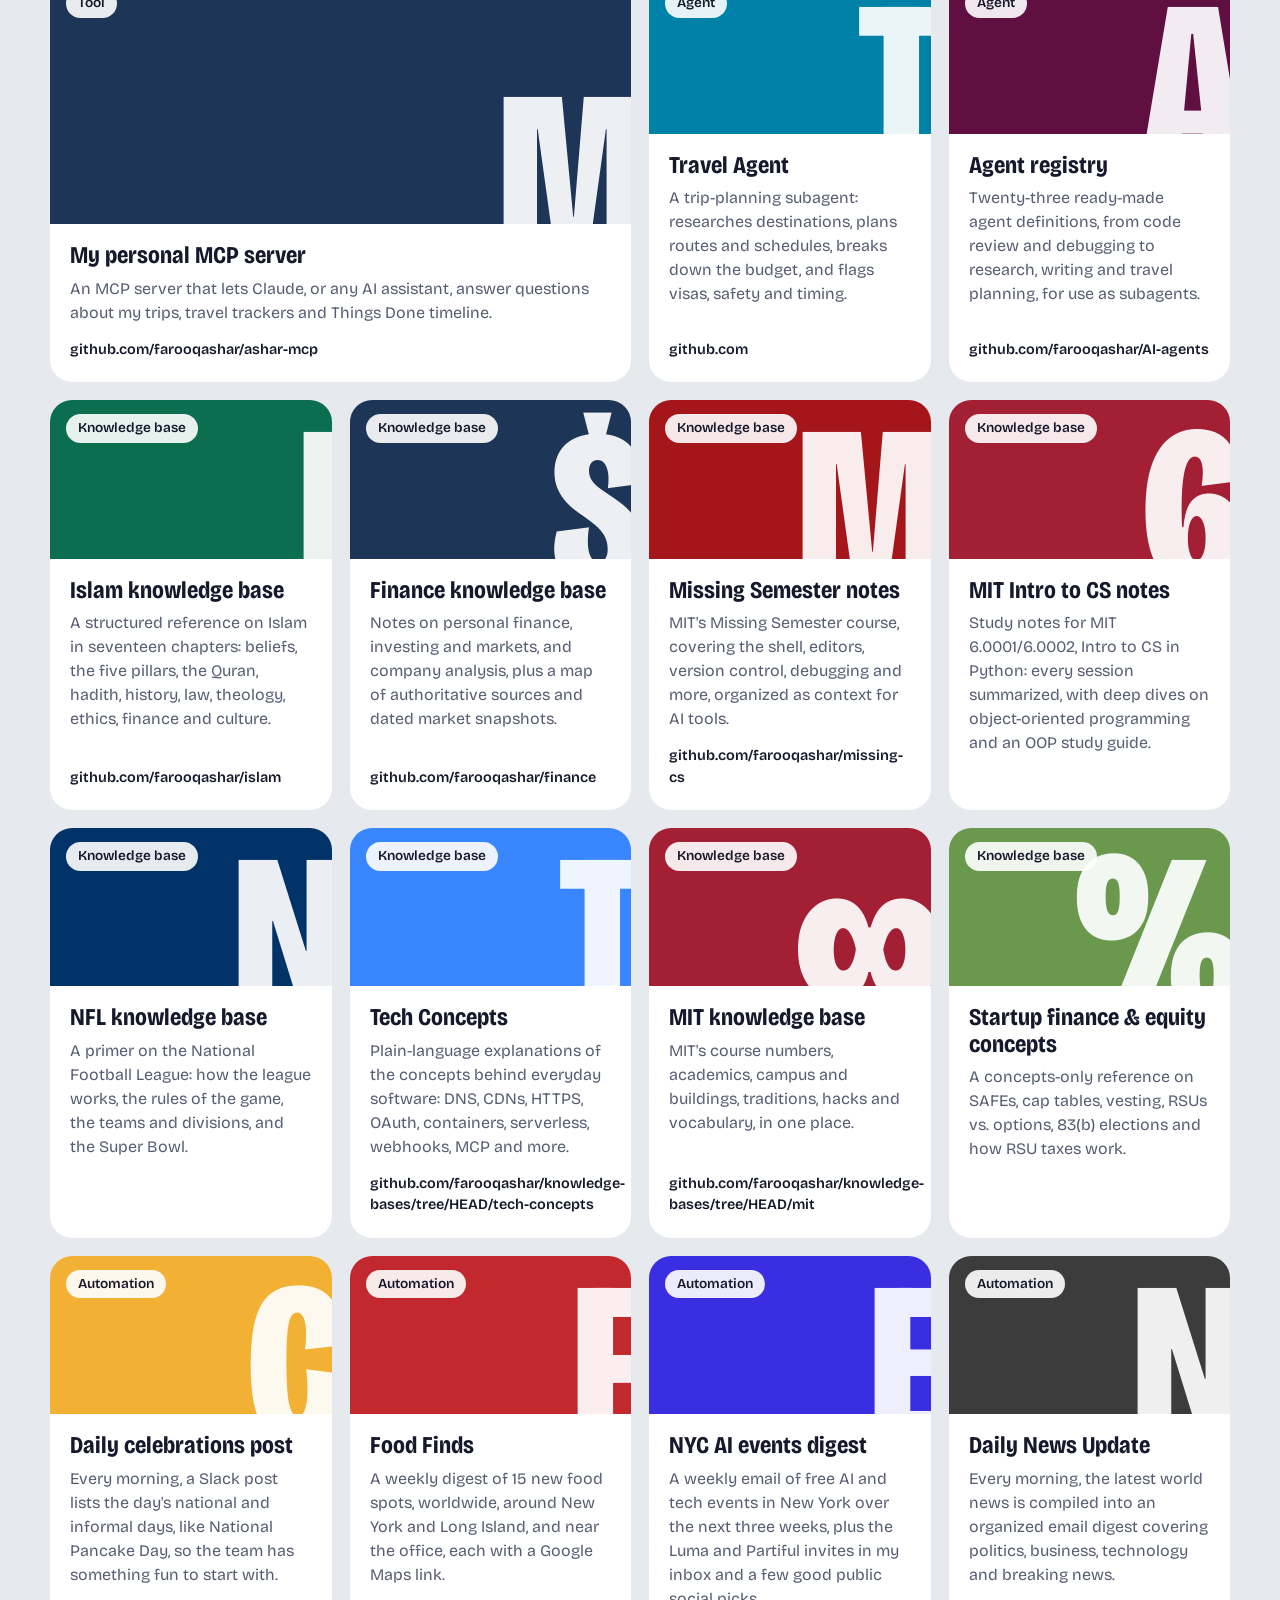
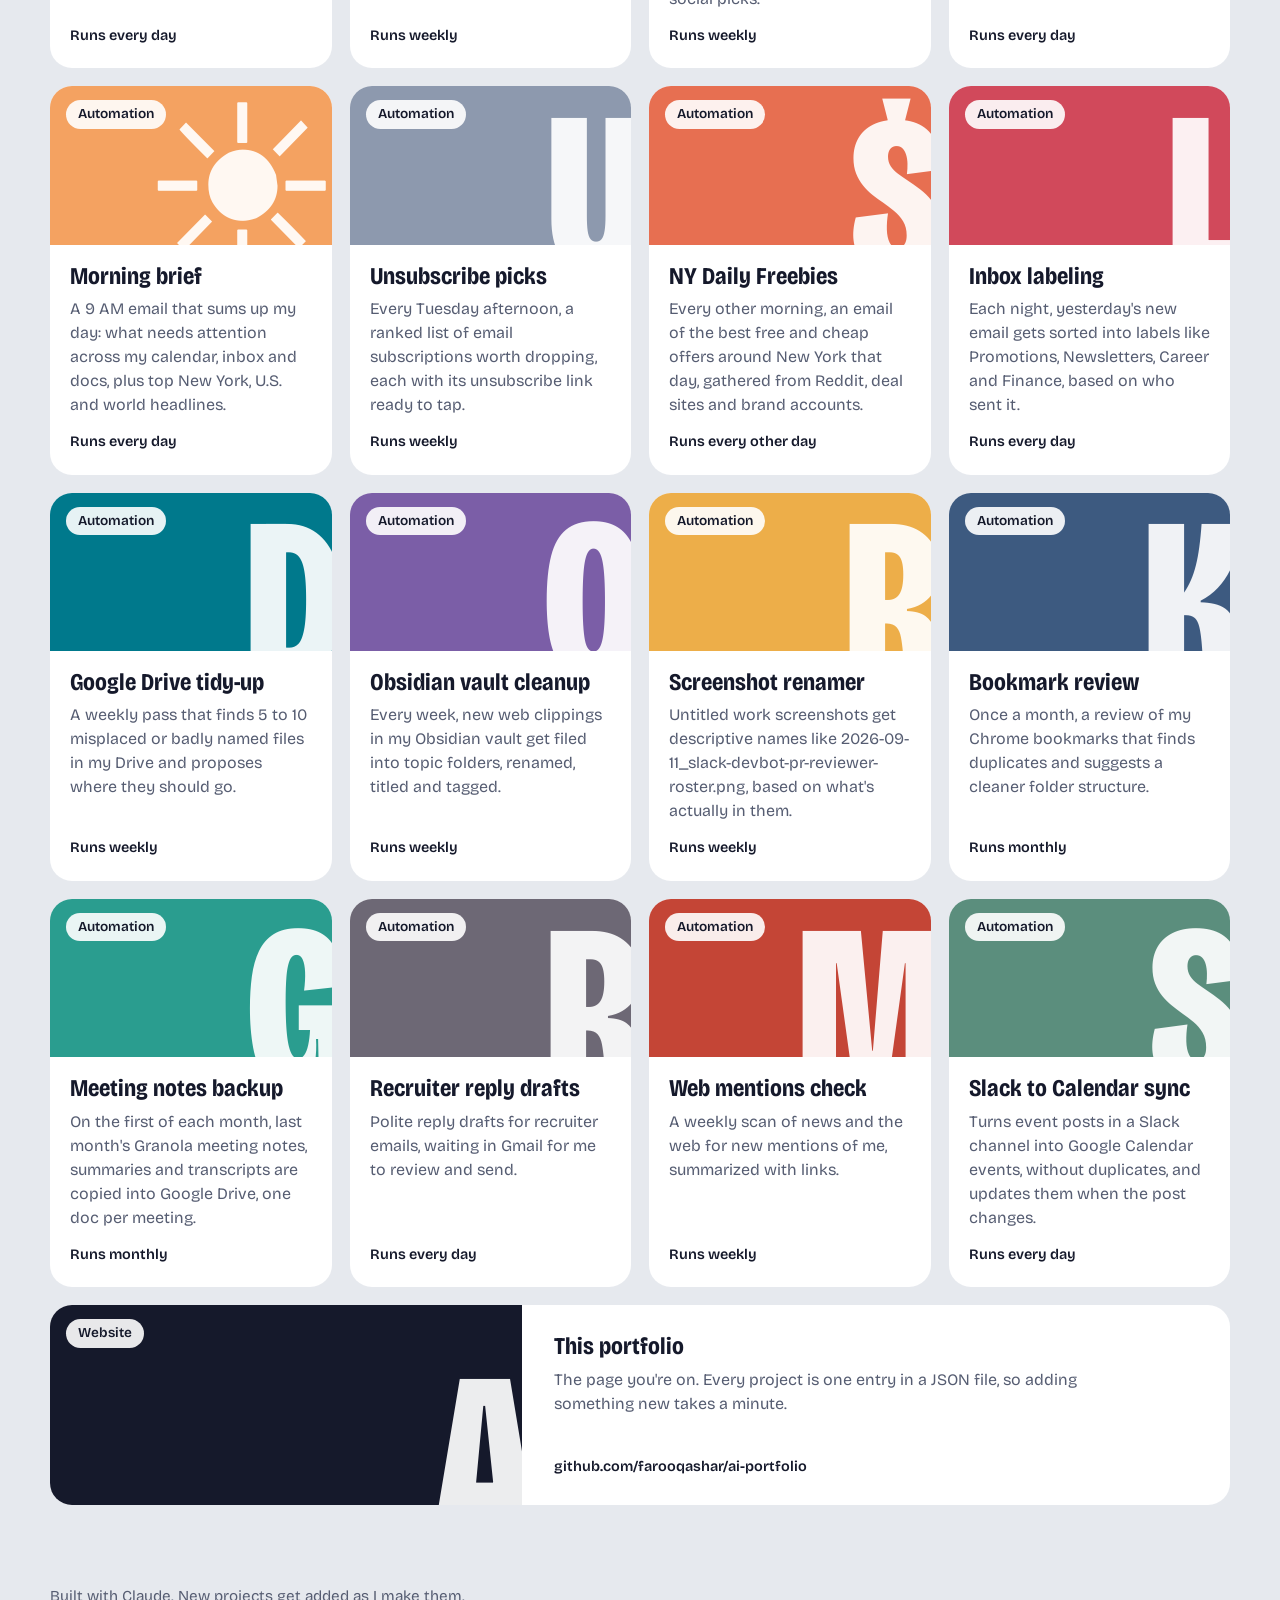
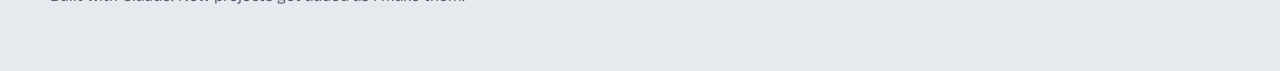
==== commit 857c1951: "Merge pull request #12 from farooqashar/tessl/issue-6 #6: Add a /changelog page combining releases f" ====
--- a/index.html
+++ b/index.html
@@ -13,7 +13,7 @@
 </head>
 <body>
   <header class="intro">
-    <p class="byline"><a href="https://ashar.vercel.app">Ashar Farooq</a></p>
+    <p class="byline"><a href="https://ashar.vercel.app">Ashar Farooq</a> <a href="changelog/">Changelog</a></p>
     <h1 class="headline">Things I make<br>with AI.</h1>
     <p class="lede">Websites, tools and automations I've built by working with AI. Open any of them to see what it does and how it came together.</p>
   </header>
--- a/styles.css
+++ b/styles.css
@@ -46,6 +46,7 @@
 .intro { padding: clamp(40px, 8vw, 96px) 0 clamp(28px, 4vw, 48px); }
 .byline { margin: 0 0 18px; font-weight: 600; }
 .byline a { text-decoration: none; border-bottom: 2px solid var(--sun); }
+.byline a + a { margin-left: 14px; }
 .headline {
   margin: 0;
   font-size: clamp(3.2rem, 11vw, 9.5rem);
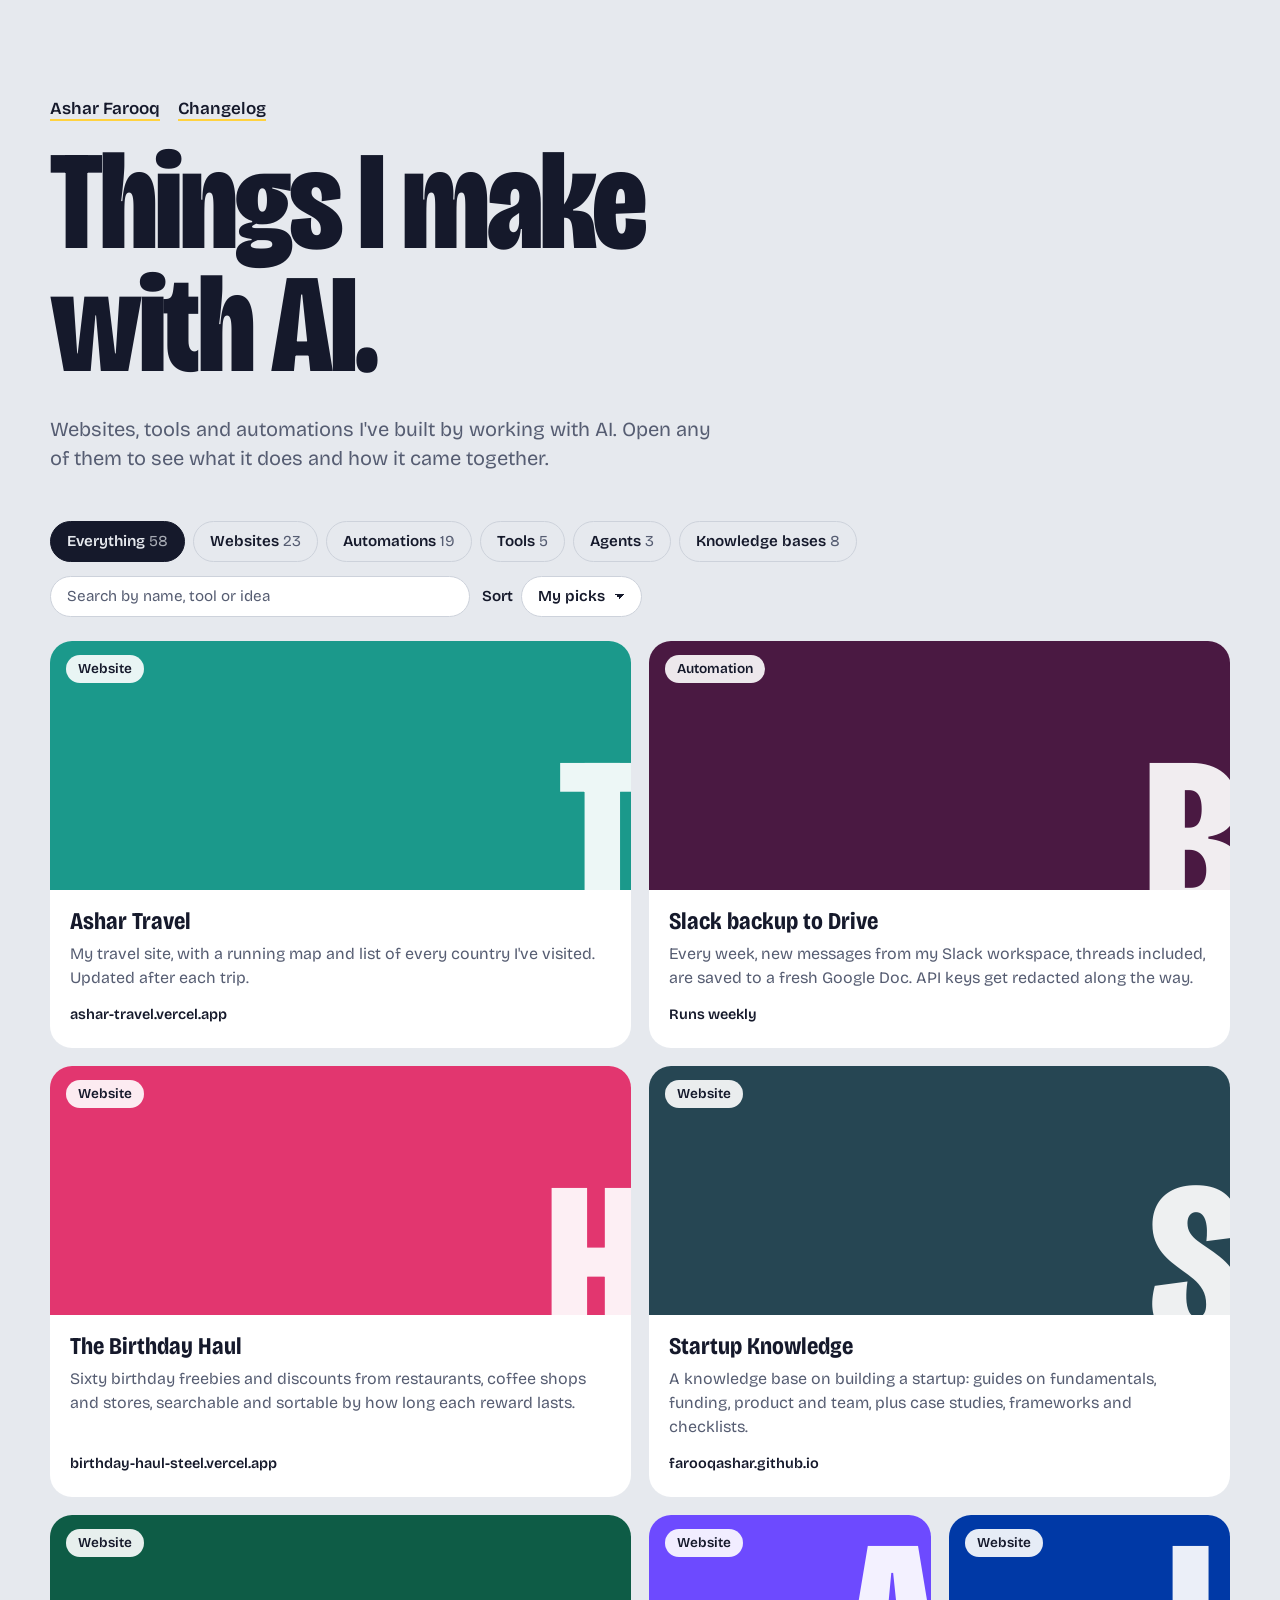
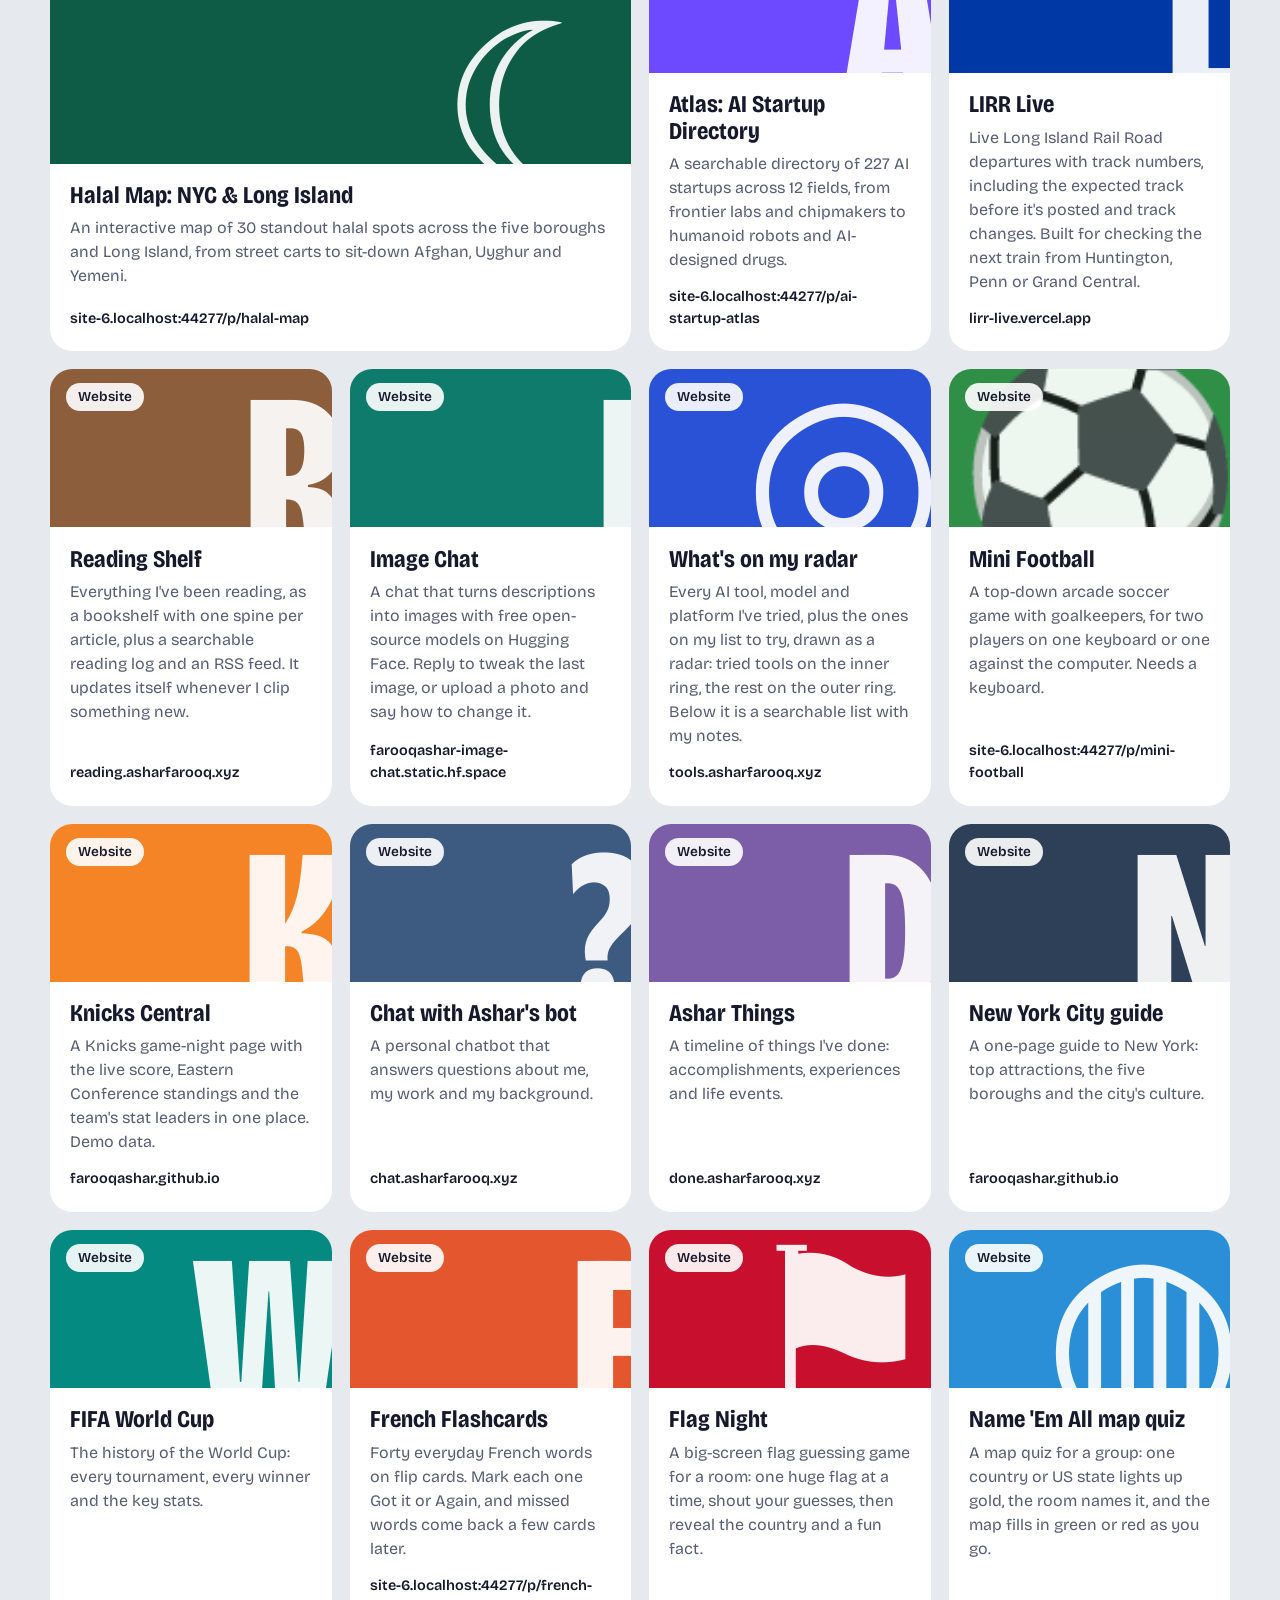
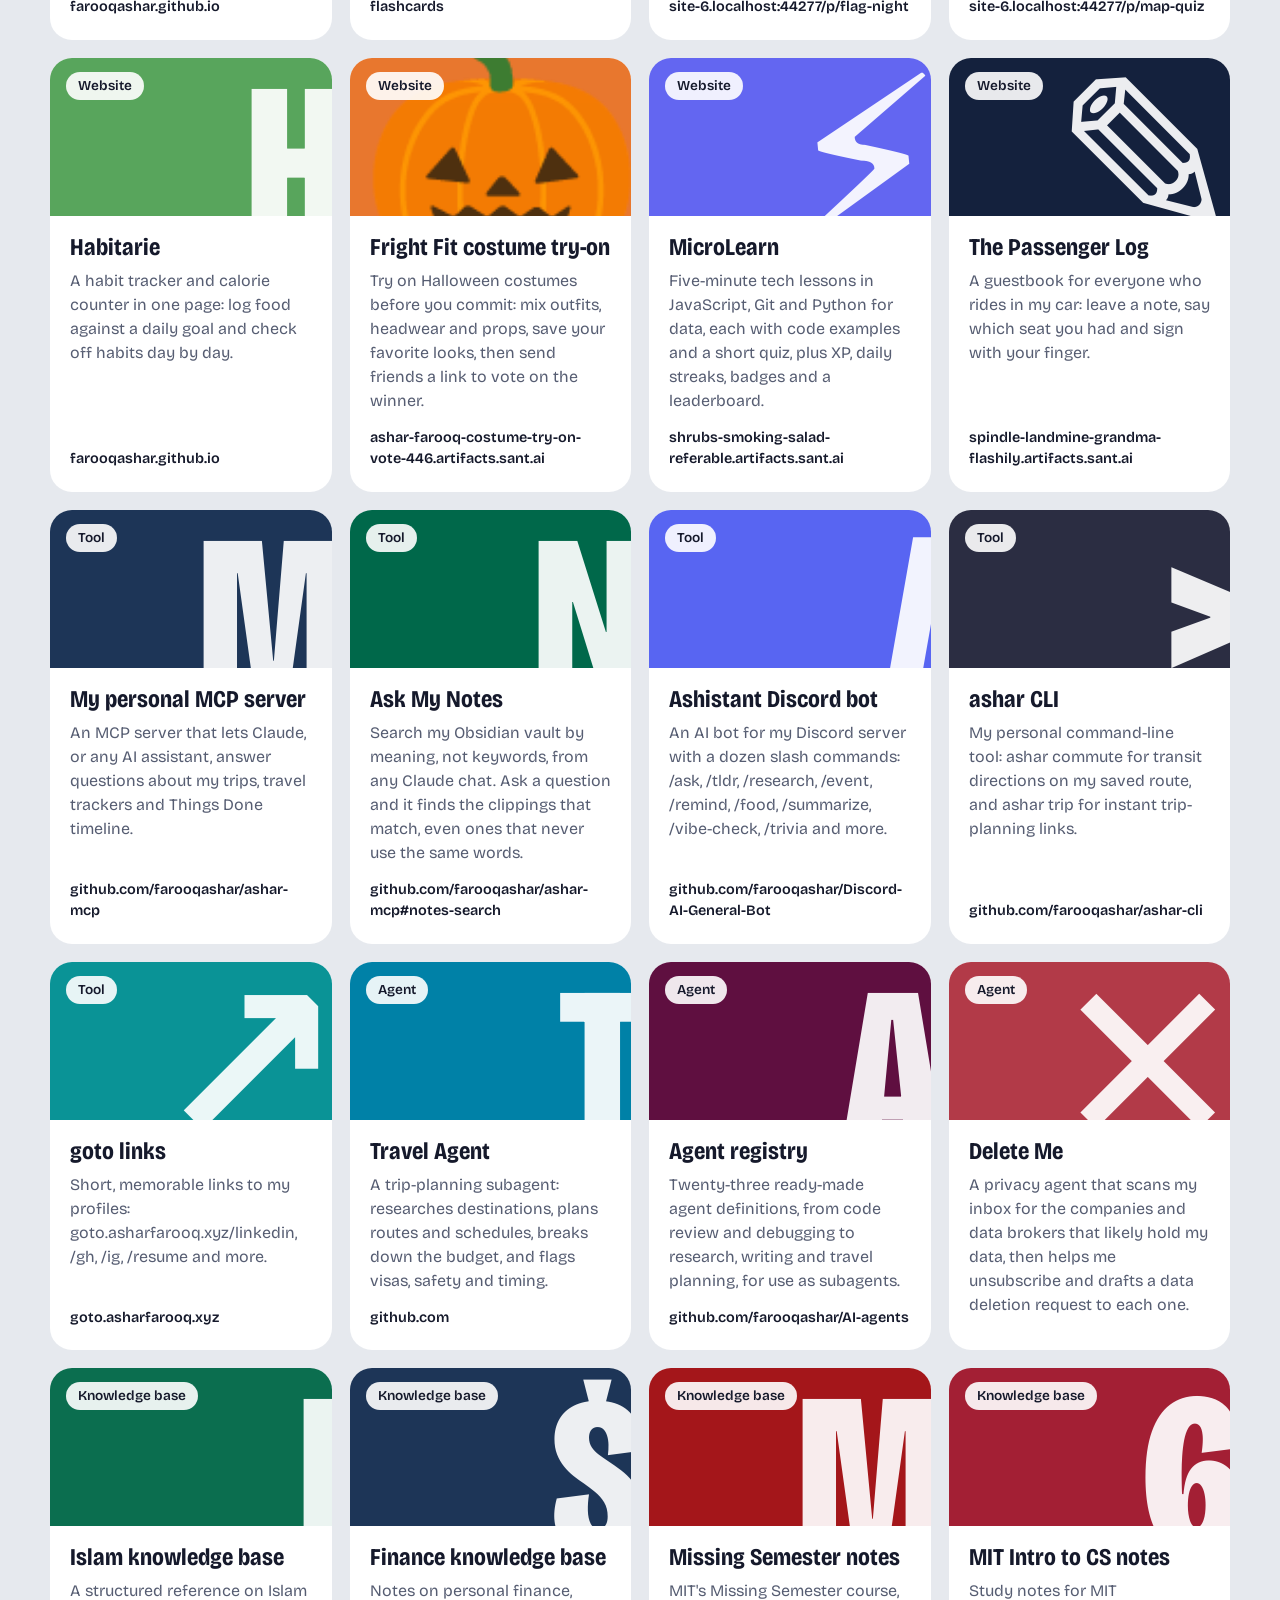
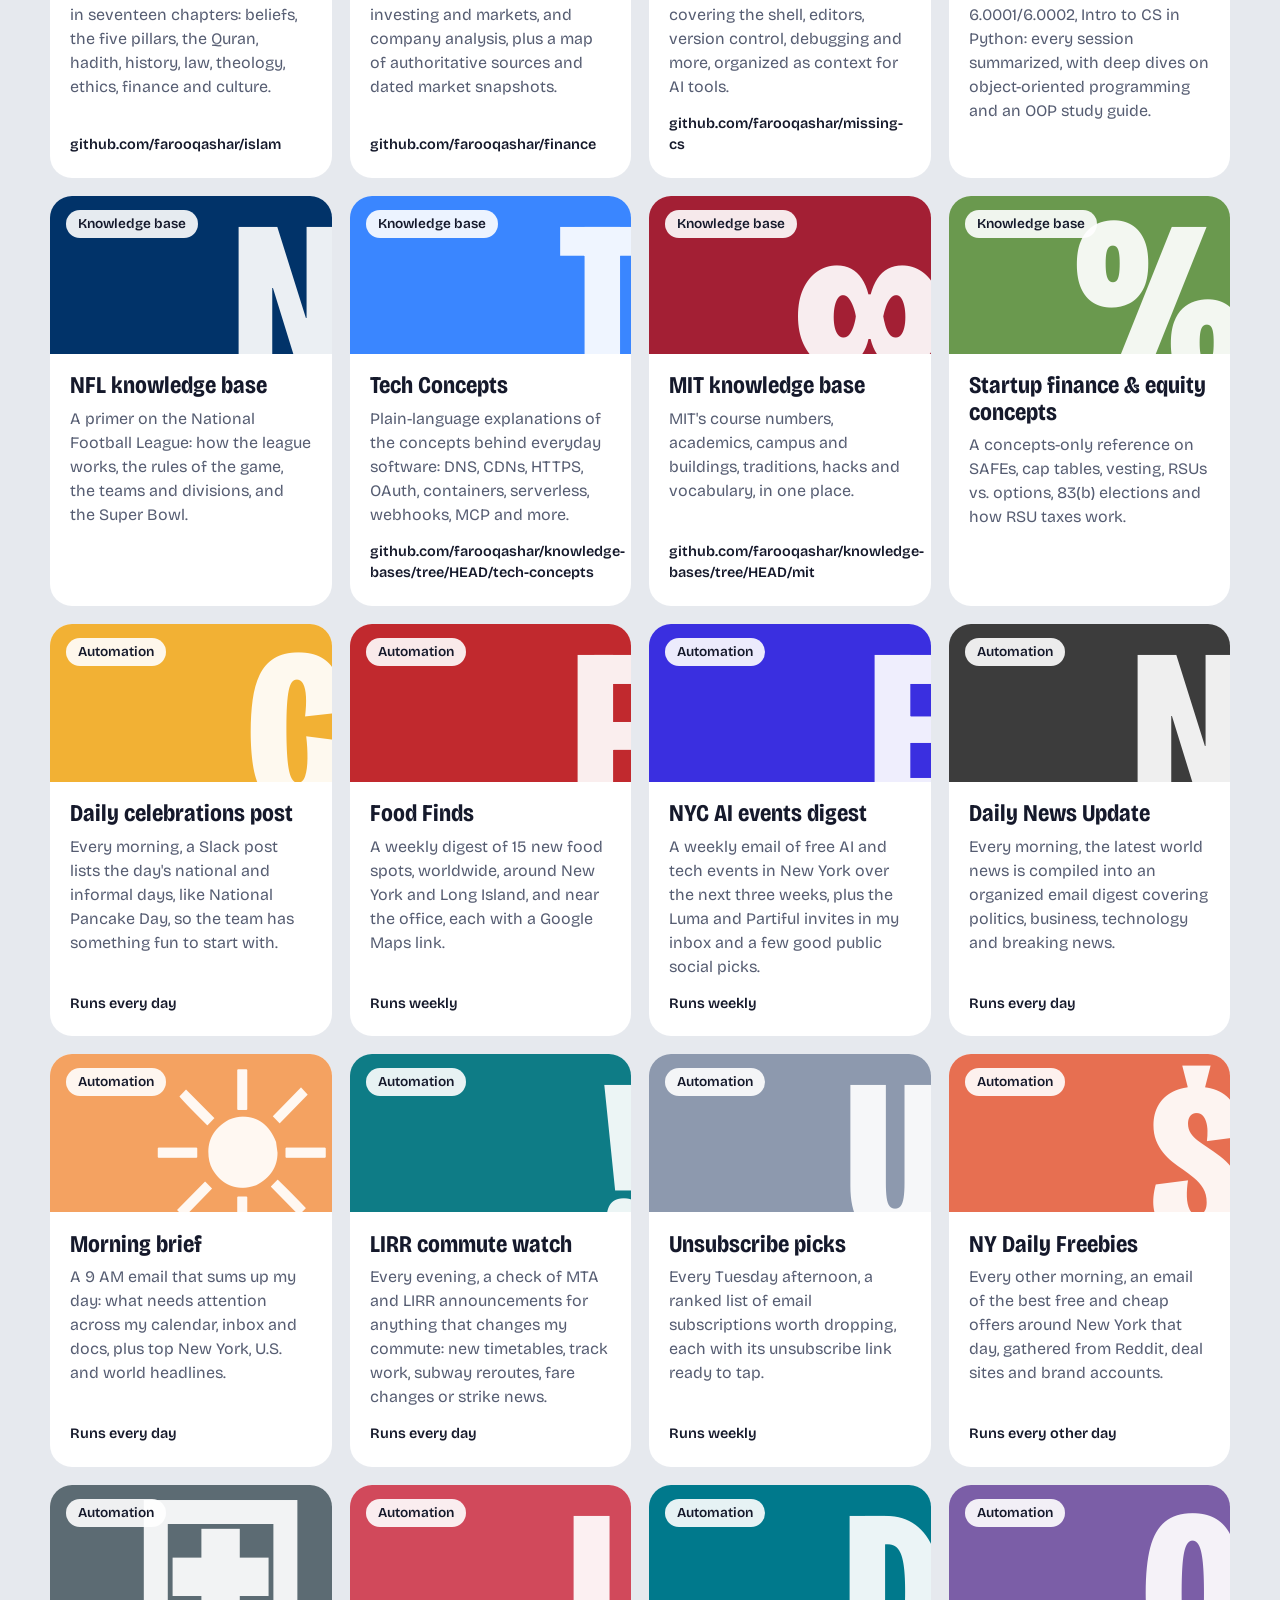
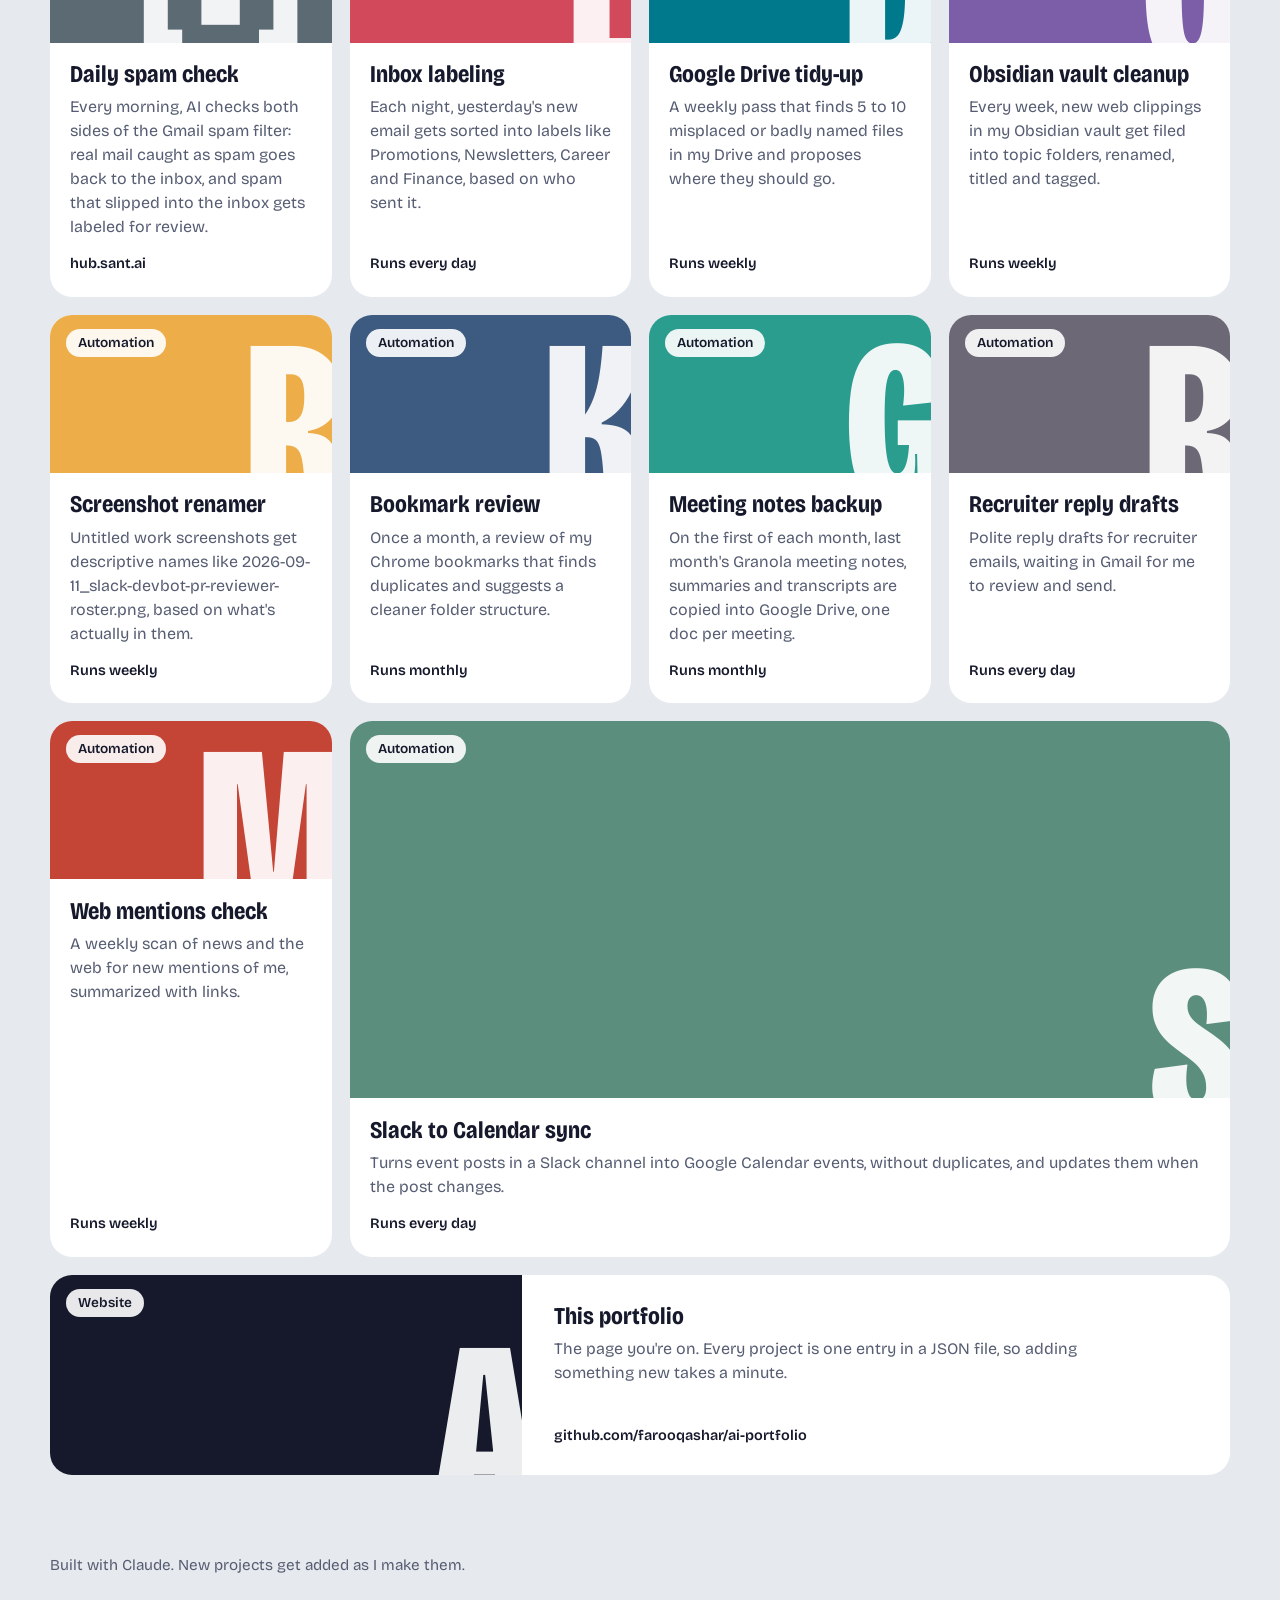
==== commit 5d4c8c03: "Add feedback widget (posts to Discord via feedback-relay) Co-Authored-By: Claude Opus 5.5 <noreply@a" ====
--- a/index.html
+++ b/index.html
@@ -63,5 +63,7 @@
   </dialog>
 
   <script src="app.js"></script>
+  <!-- Feedback widget (github.com/farooqashar/feedback-relay) -->
+  <script src="https://feedback-relay.asharfarooq.workers.dev/widget.js" data-project="AI Portfolio" defer></script>
 </body>
 </html>
--- a/styles.css
+++ b/styles.css
@@ -96,7 +96,19 @@
 .search input { width: 100%; }
 .search input::placeholder { color: var(--muted); }
 .sort { display: flex; align-items: center; gap: 8px; font-weight: 600; font-size: 0.95rem; }
-.sort select { cursor: pointer; }
+/* Own chevron so the arrow sits inset like the text, not against the pill's edge */
+.sort select {
+  cursor: pointer;
+  -webkit-appearance: none;
+  appearance: none;
+  padding-right: 36px;
+  background-image:
+    linear-gradient(45deg, transparent 50%, var(--ink) 50%),
+    linear-gradient(135deg, var(--ink) 50%, transparent 50%);
+  background-position: right 21px center, right 16px center;
+  background-size: 5px 5px;
+  background-repeat: no-repeat;
+}
 .visually-hidden {
   position: absolute; width: 1px; height: 1px; padding: 0; margin: -1px;
   overflow: hidden; clip: rect(0 0 0 0); white-space: nowrap; border: 0;
@@ -113,7 +125,9 @@
   gap: 18px;
 }
 .grid > li.featured { grid-column: span 2; }
-@media (max-width: 620px) { .grid > li.featured { grid-column: auto; } }
+/* Up to 847px the grid has at most 2 columns, where a span would fill the whole row */
+@media (max-width: 847px) { .grid > li.featured { grid-column: auto; } }
+.grid > li.fill { grid-column: span var(--span); }
 
 .card {
   all: unset;
@@ -135,8 +149,9 @@
   aspect-ratio: 16 / 9;
   background: var(--c);
   overflow: hidden;
-}
-.featured .cover { aspect-ratio: 21 / 9; }
+  container-type: inline-size;
+}
+.featured .cover, .fill .cover { aspect-ratio: 21 / 9; }
 .cover .glyph {
   position: absolute;
   right: -0.06em;
@@ -148,6 +163,7 @@
   color: rgba(255,255,255,.92);
   transition: transform .45s cubic-bezier(.2,.8,.2,1);
 }
+.featured .cover .glyph { font-size: clamp(9rem, max(18vw, 39.6cqw), 15rem); }
 .card:hover .glyph { transform: translateY(-6px) rotate(-3deg); }
 .cover .kind {
   position: absolute;
@@ -231,3 +247,49 @@
   .wide .card-body { justify-content: center; padding: 28px 32px; }
   .wide .card p { max-width: 36em; }
 }
+
+/* Phones: one scrolling row of filters and compact cards with a small color tile */
+@media (max-width: 620px) {
+  #filter-group {
+    flex-wrap: nowrap;
+    overflow-x: auto;
+    scrollbar-width: none;
+    margin: -6px -16px;
+    padding: 6px 16px;
+  }
+  #filter-group::-webkit-scrollbar { display: none; }
+  .chip { flex-shrink: 0; }
+
+  .grid { gap: 12px; }
+  .card { flex-direction: row; align-items: flex-start; position: relative; border-radius: 18px; }
+  .cover, .featured .cover {
+    position: static;
+    flex: 0 0 72px;
+    aspect-ratio: 1;
+    margin: 14px 0 14px 14px;
+    border-radius: 14px;
+    display: flex;
+    align-items: center;
+    justify-content: center;
+  }
+  .cover .glyph, .featured .cover .glyph { position: static; font-size: 3rem; }
+  .card:hover .glyph { transform: none; }
+  .cover .kind {
+    left: 100px;
+    top: 14px;
+    padding: 0;
+    background: none;
+    right: 16px;
+    color: var(--muted);
+    font-size: 0.8rem;
+    line-height: 1.25;
+    white-space: nowrap;
+    overflow: hidden;
+    text-overflow: ellipsis;
+  }
+  /* Room for the one-line kind label above the title, in rem so it grows with text size */
+  .card-body { padding: calc(14px + 1.25rem) 16px 14px 14px; gap: 4px; min-width: 0; }
+  .card h2 { font-size: 1.2rem; }
+  .card p { font-size: 0.95rem; line-height: 1.4; }
+  .card .where { padding-top: 4px; font-size: .85rem; overflow-wrap: anywhere; }
+}
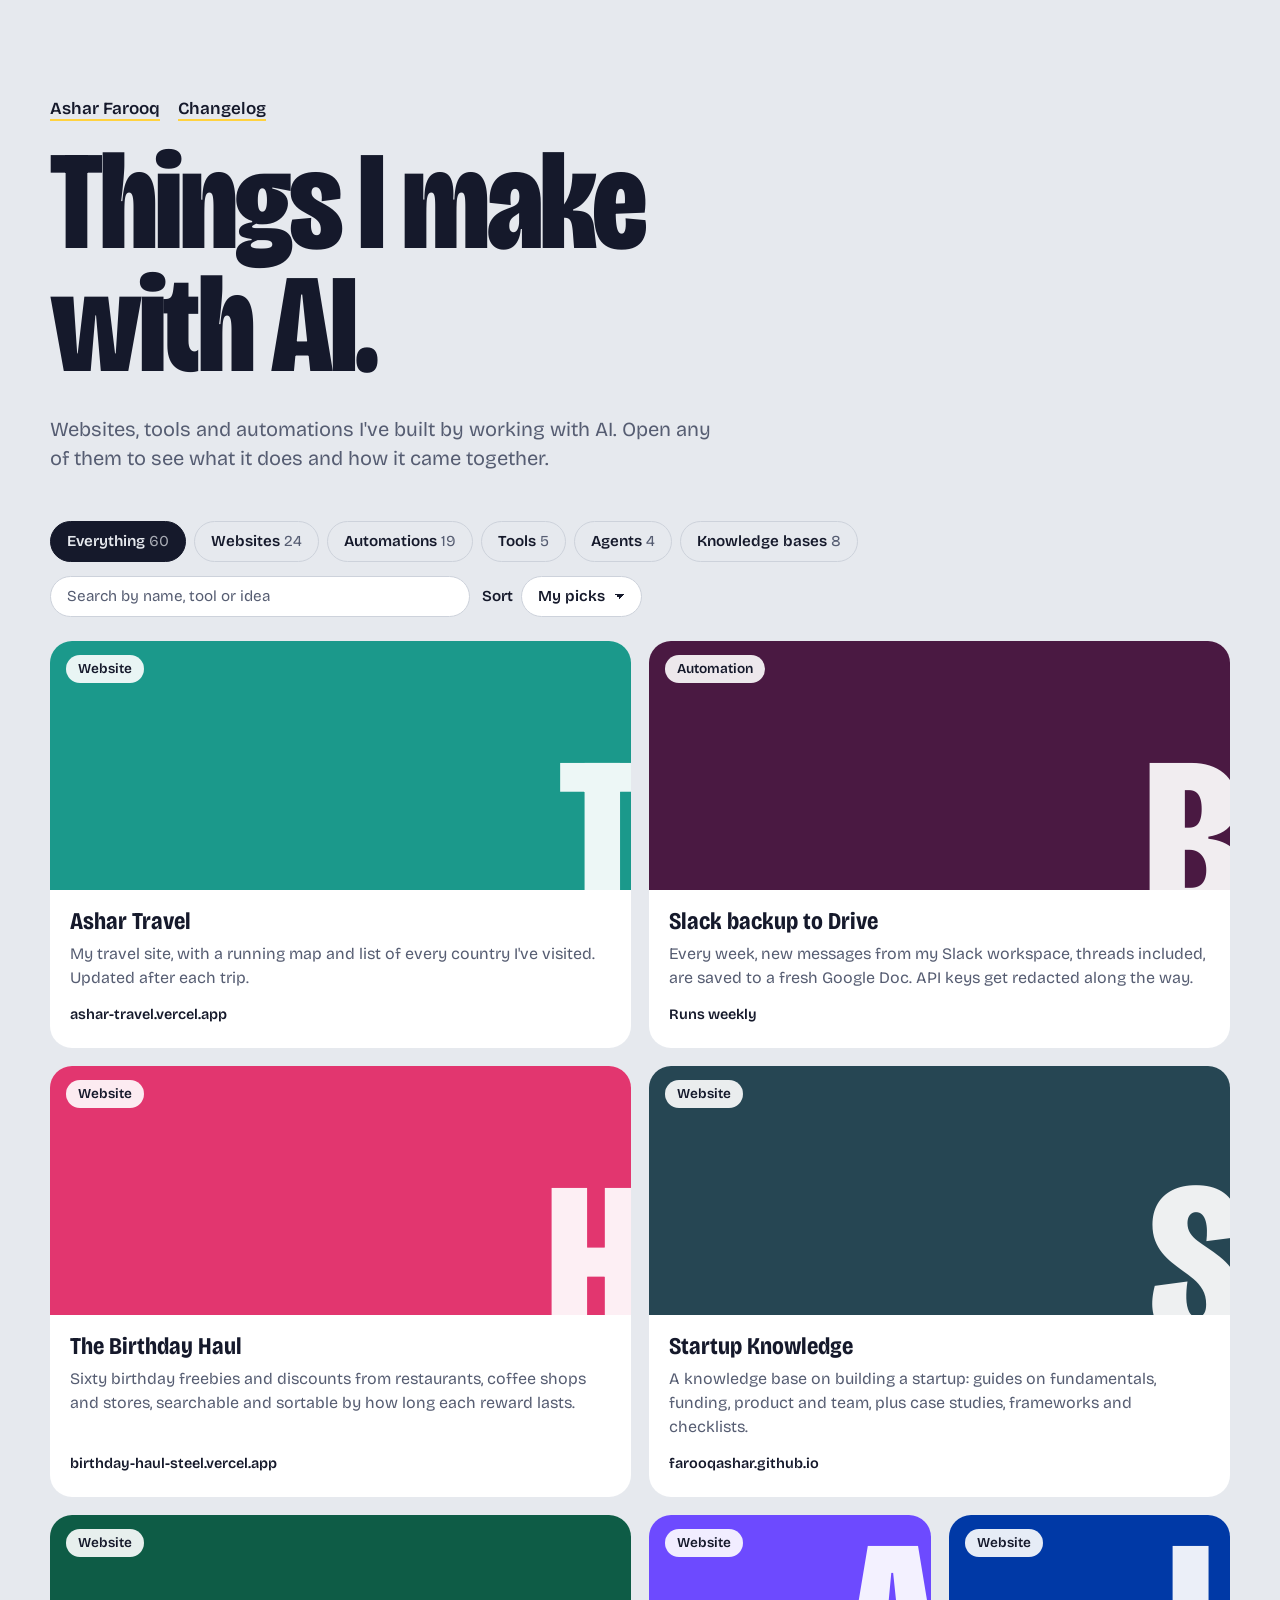
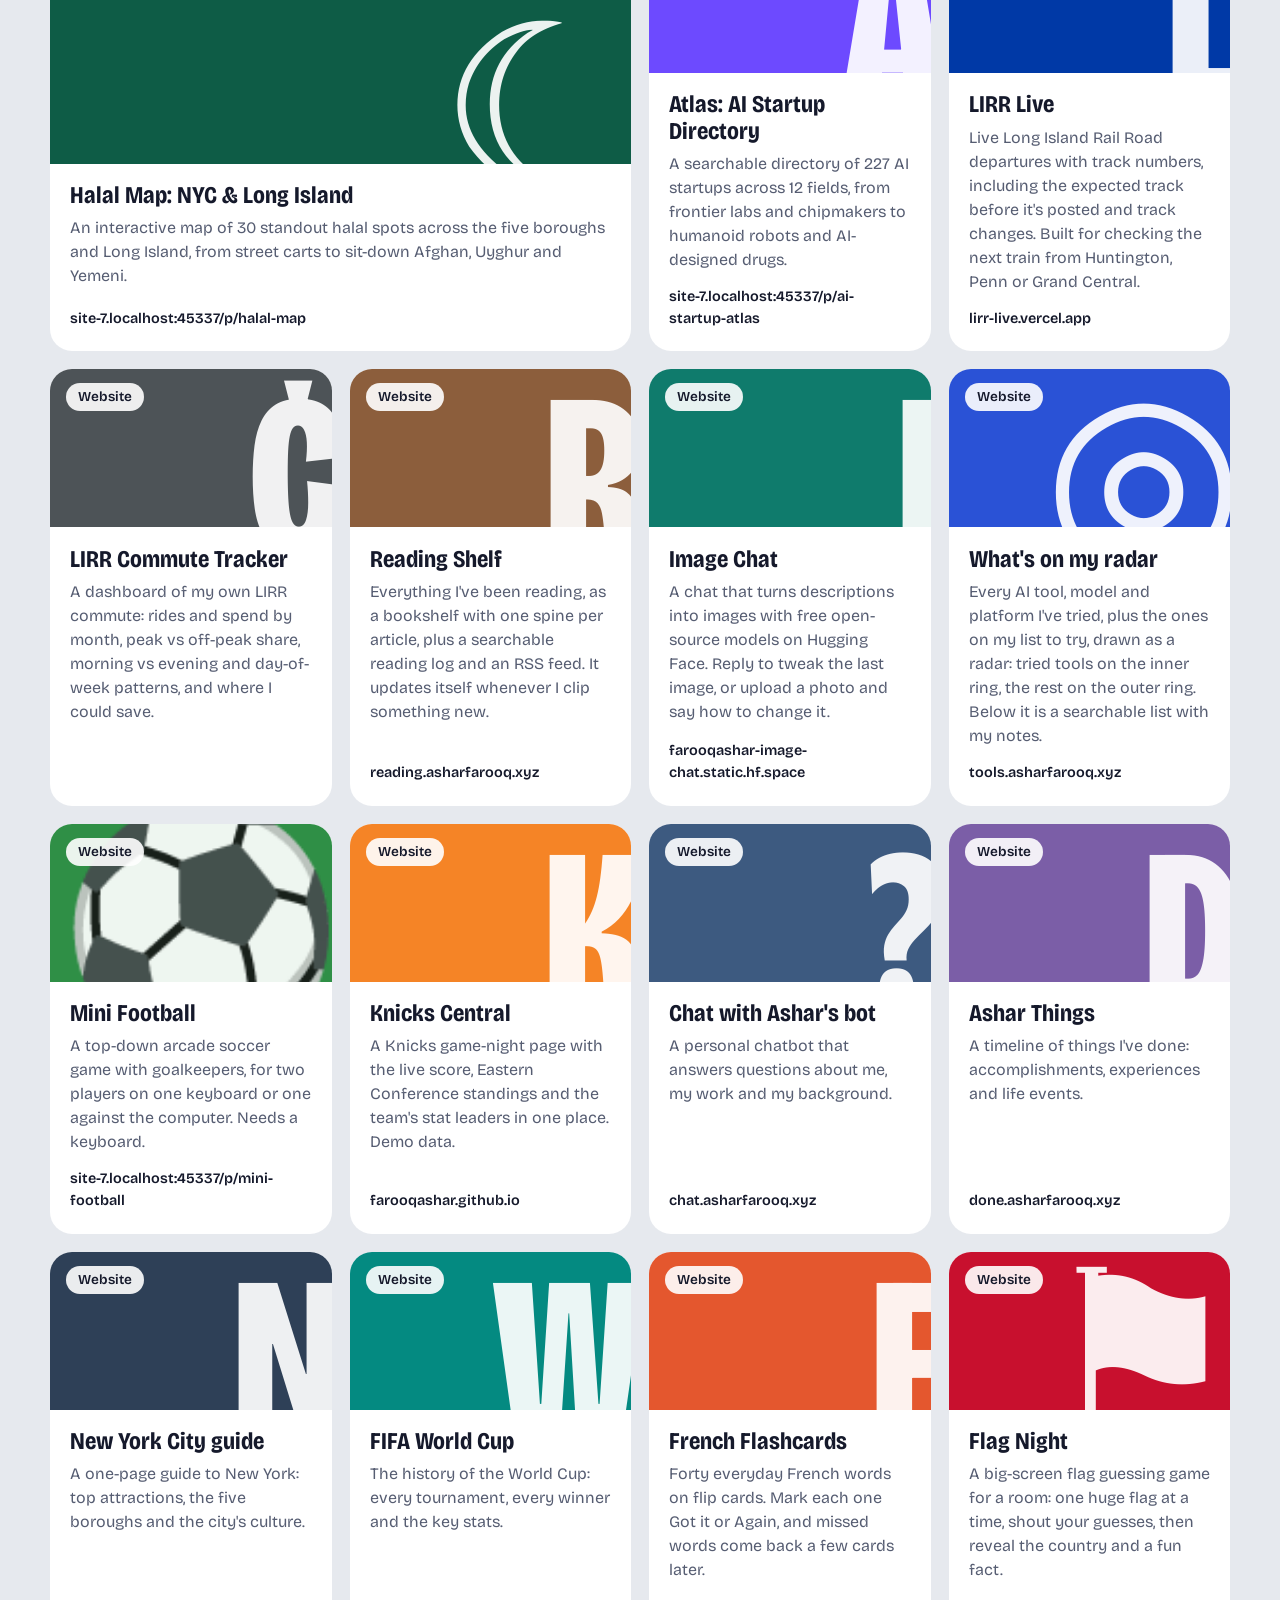
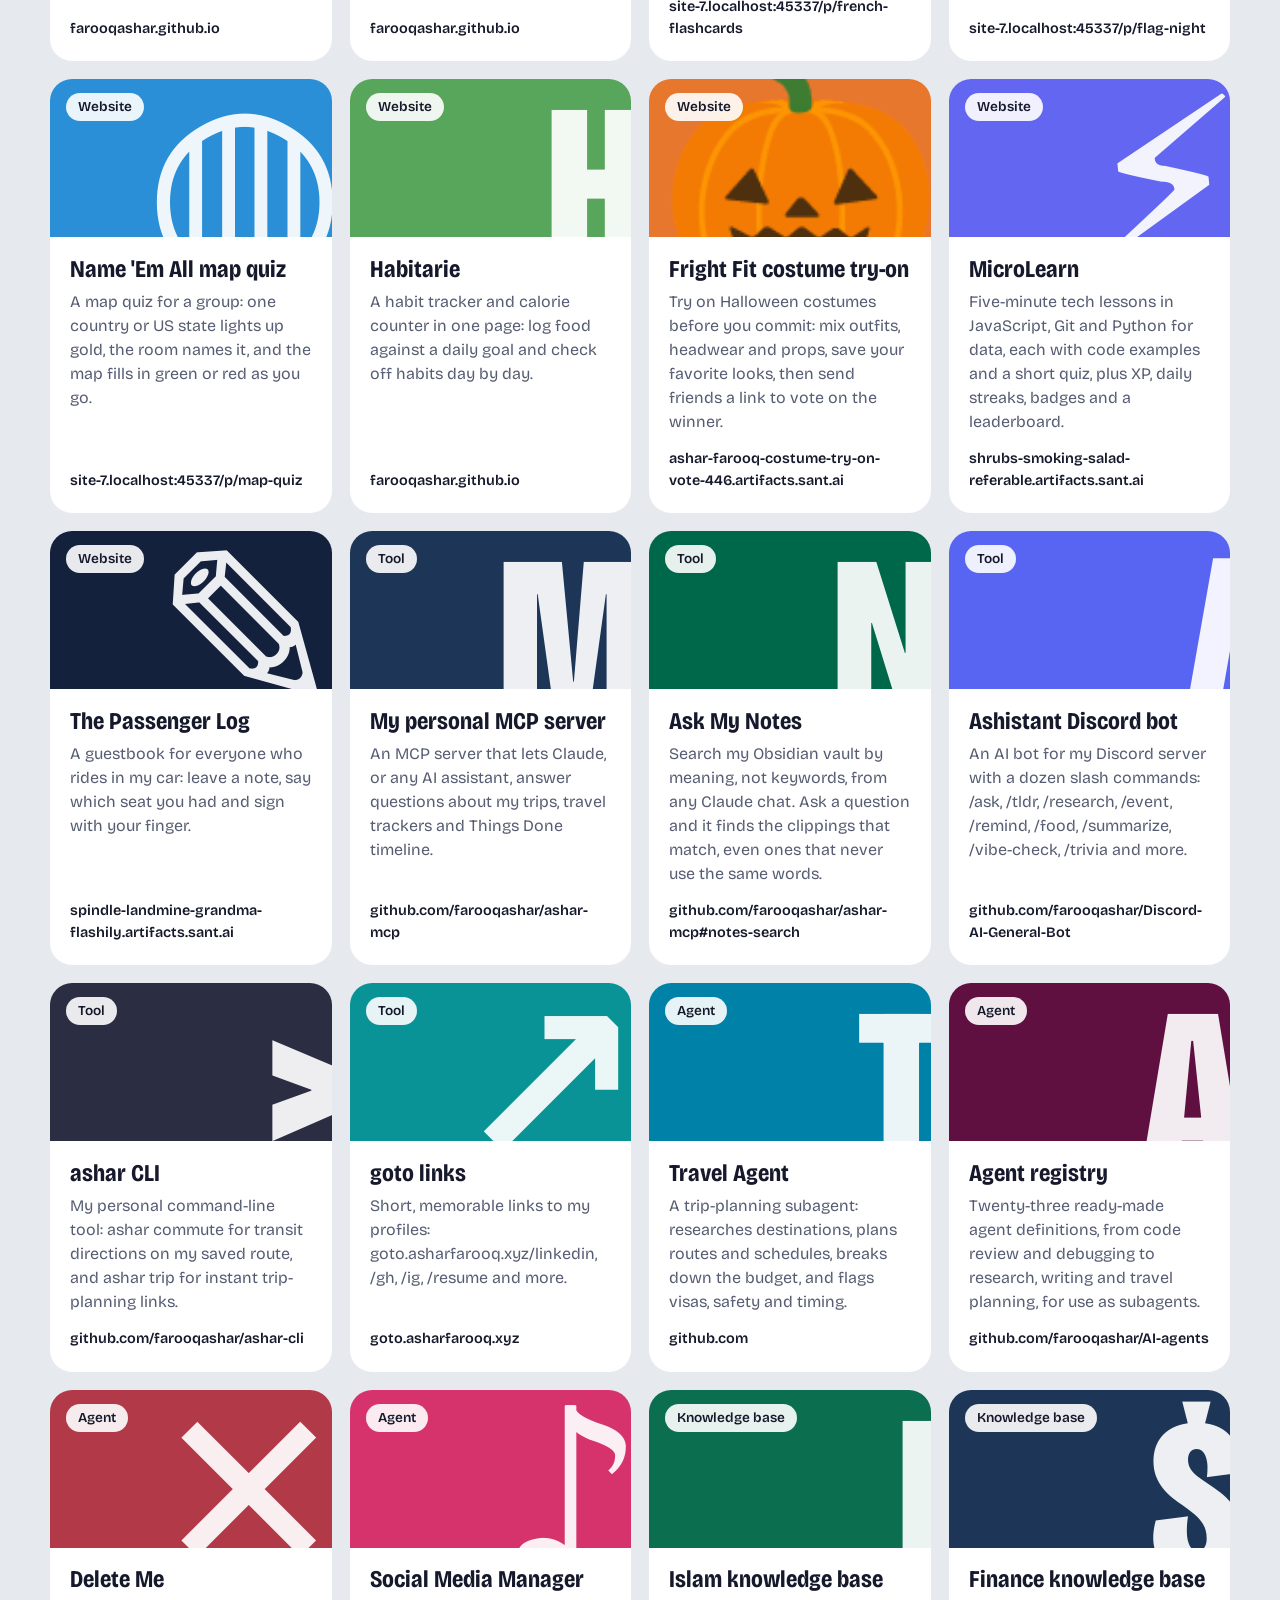
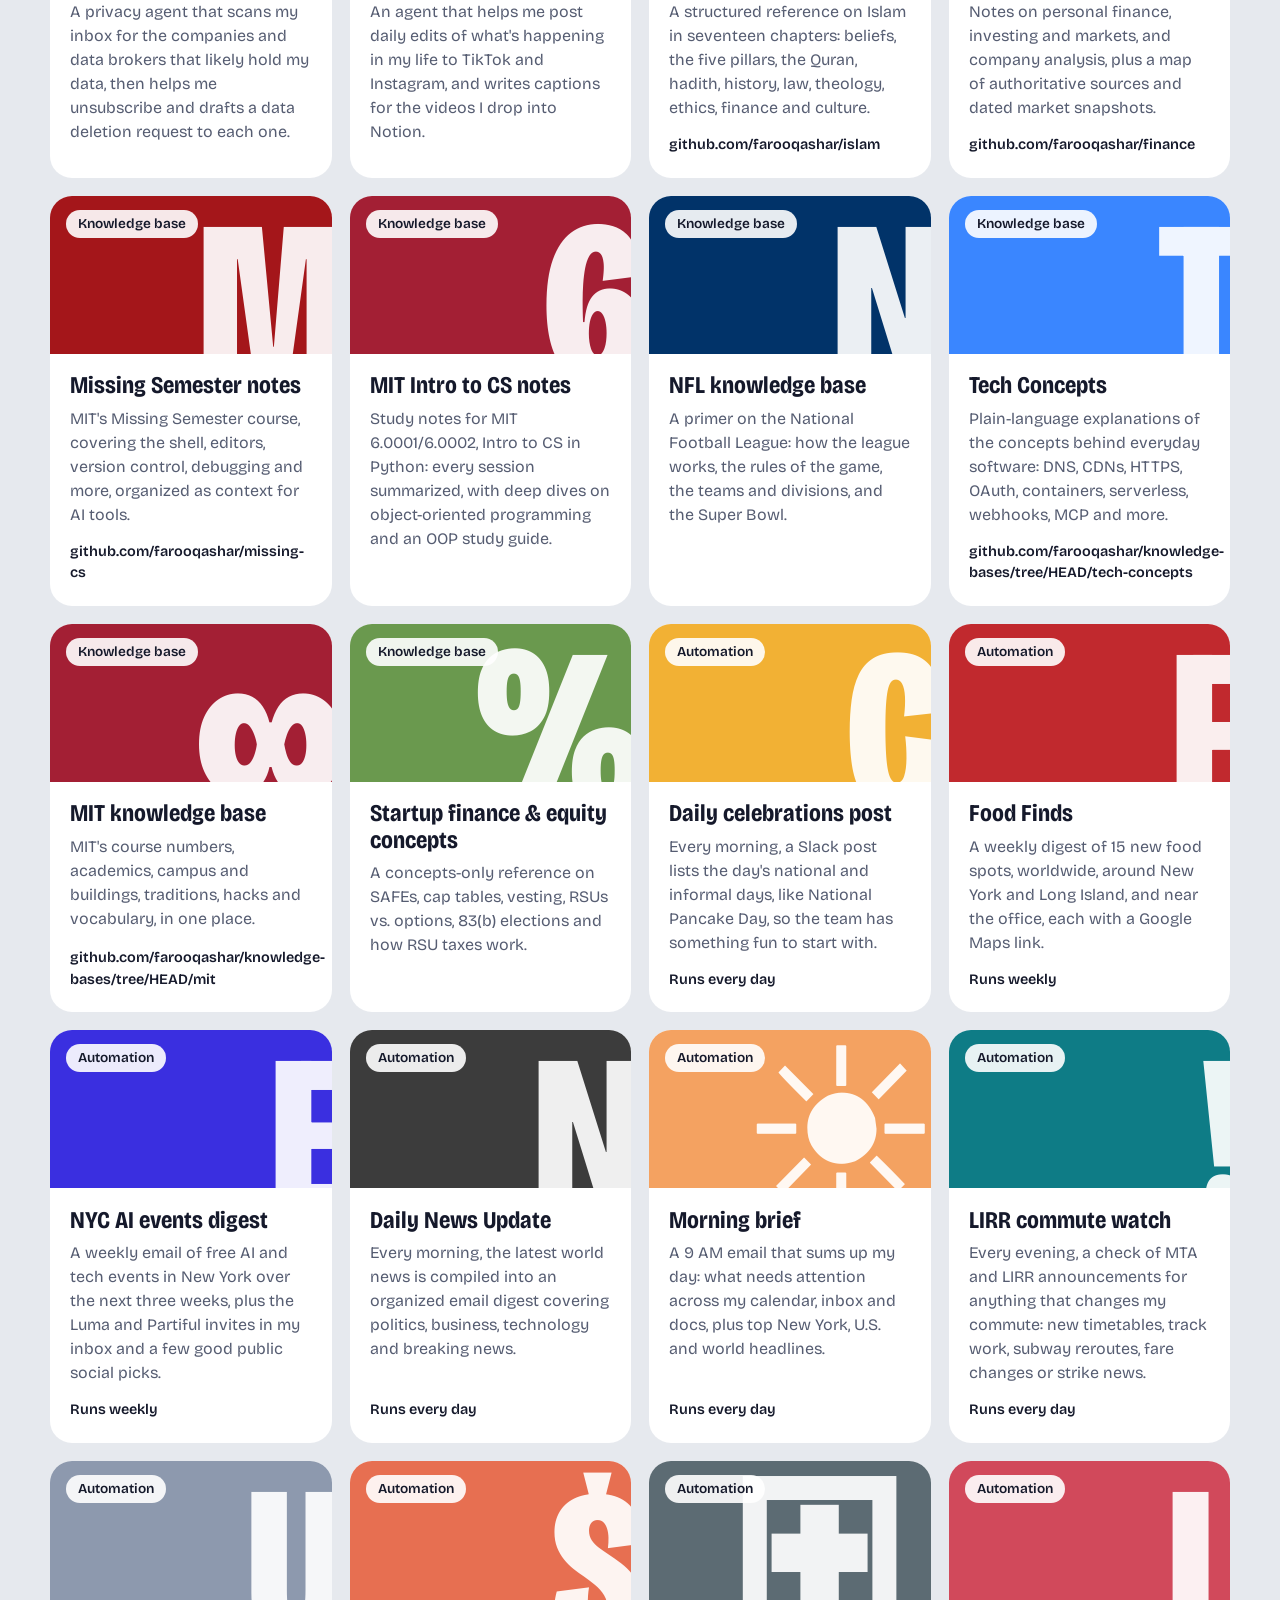
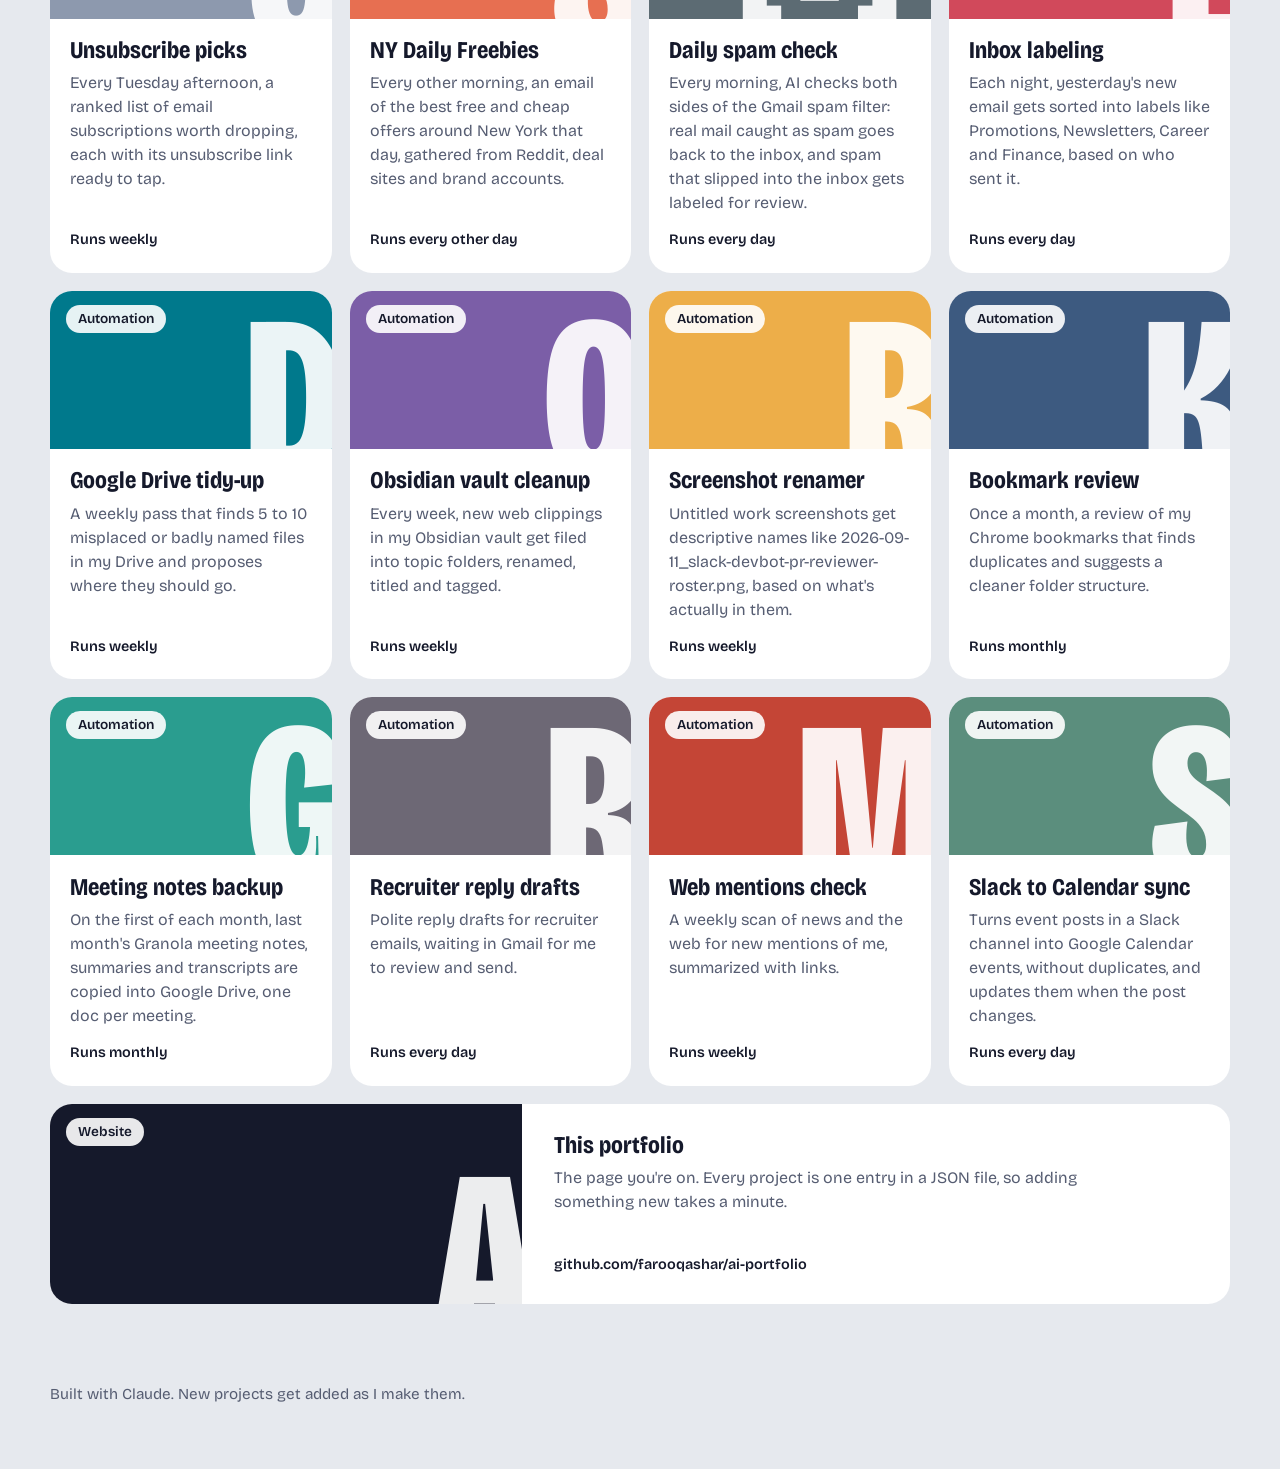
==== commit 3cfb3c70: "Announce a short result count instead of re-reading the card grid (#36) Remove aria-live from #grid " ====
--- a/index.html
+++ b/index.html
@@ -38,7 +38,8 @@
       </div>
     </nav>
 
-    <ul class="grid" id="grid" aria-live="polite"></ul>
+    <ul class="grid" id="grid"></ul>
+    <p class="visually-hidden" role="status" id="results-status"></p>
     <p class="empty" id="empty" hidden>Nothing matches. Try another search or filter to see more projects.</p>
   </main>
 
